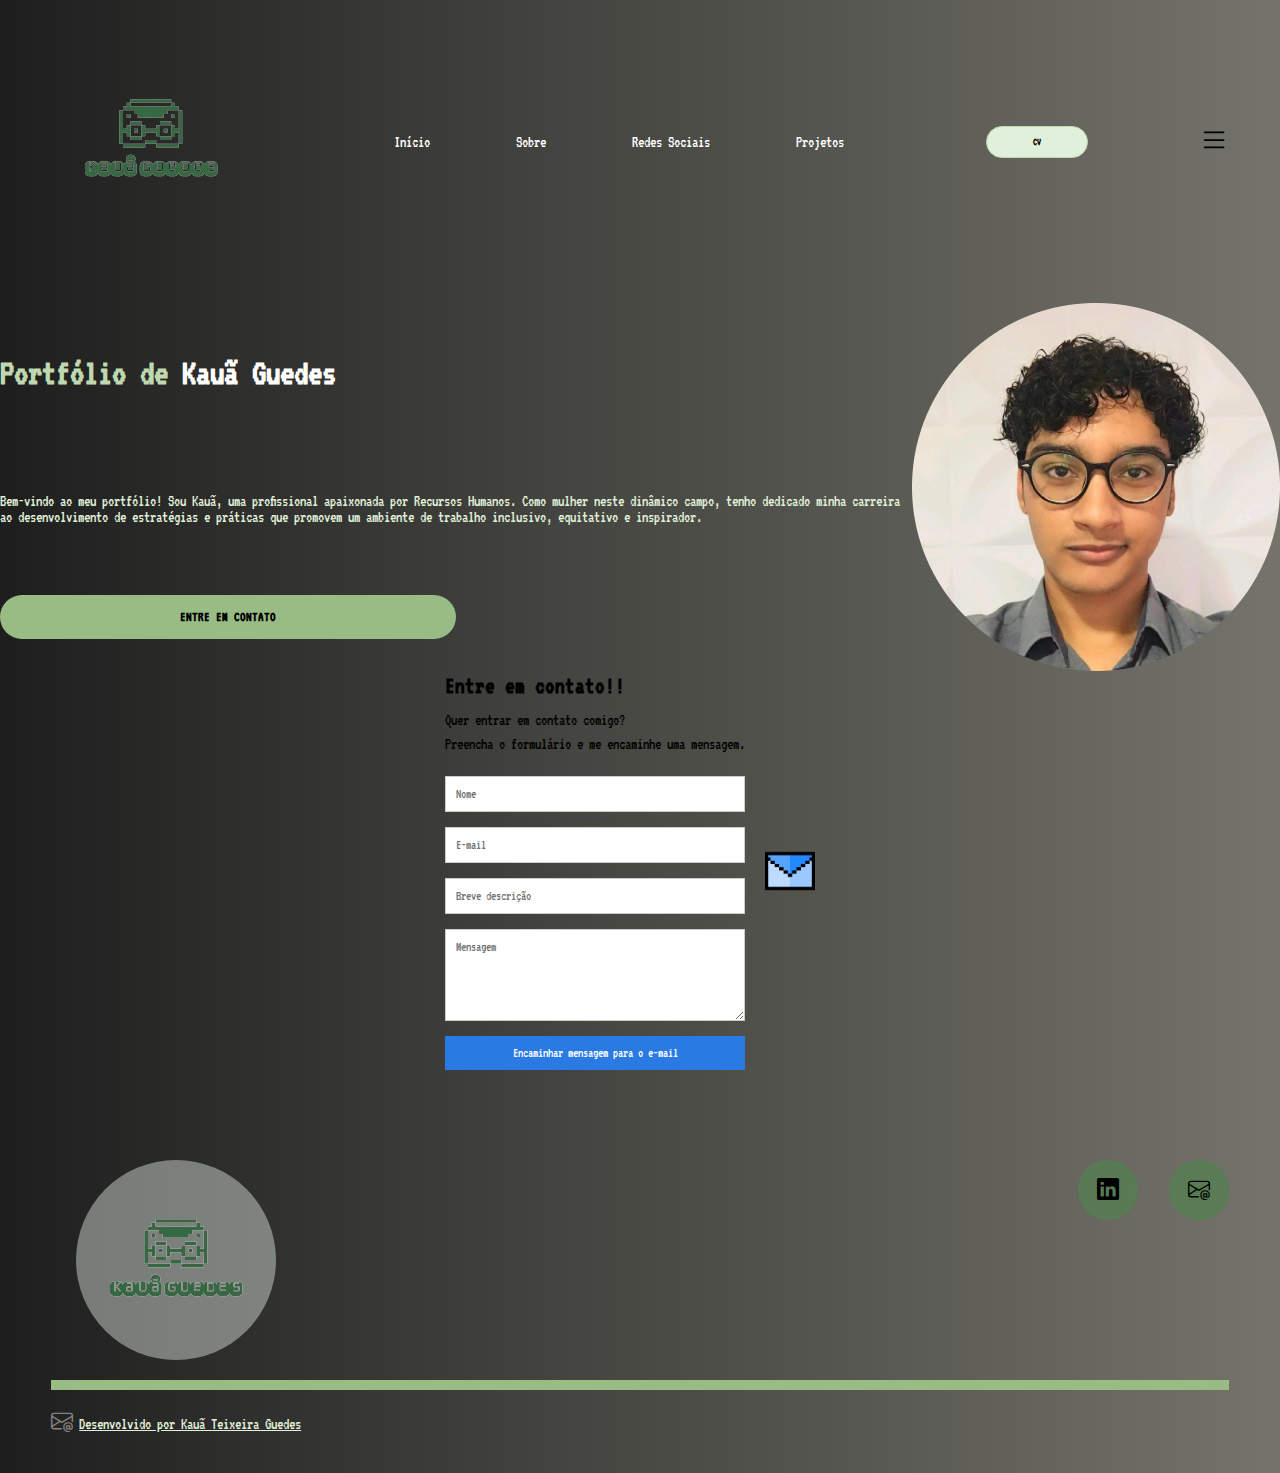
==== index.html @ d691ef6a "portfolio kaua" ====
<!DOCTYPE html>
<html lang="pt-br">

<head>
    <meta charset="UTF-8">
    <meta name="viewport" content="width=device-width, initial-scale=1.0">
    <link rel="shortcut icon" href="./src/imagens/logo-tipo.png" type="image/x-icon">
    <title>Portfolio Kauã Guedes</title>
    <link rel="stylesheet" href="./src/css/style.css">
    <link rel="stylesheet" href="./src/css/responsivo.css">
    <script src="./src/js/menu.js" defer></script>
    <!--BOOSTRAP ICONS-->
    <link rel="stylesheet" href="https://cdn.jsdelivr.net/npm/bootstrap-icons@1.11.3/font/bootstrap-icons.min.css">
    <!--BOOSTRAP ICONS-->
</head>

<body>

    <header>
        <div class="interface">
            <div class="logo">
                <a href="#">
                    <img src="./src/imagens/logo-tipo.png" alt="logo kauã">
                </a>
            </div><!--logo-->

            <nav class="menu-desktop">
                <ul>
                    <li><a href="./index.html">Início</a></li>
                    <li><a href="./sobre.html">Sobre</a></li>
                    <li><a href="./redes.html">Redes Sociais</a></li>
                    <li><a href="./projetos.html">Projetos</a></li>

                </ul>
            </nav><!--nav-->
            <div class="btn-cv">
                <a href="download.html">
                    <button>CV</button>
                </a>
            </div><!--CV-->

            <div class="btn-abrir-menu" id="btn-menu">
                <i class="bi bi-list"></i>
            </div><!--abrir-menu-->

            <div class="menu-mobile" id="menu-mobile">
                <div class="btn-fechar">
                    <i class="bi bi-x"></i>
                </div><!--btn-fechar-->
                <nav>
                    <ul>
                        <li><a href="./index.html">Início</a></li>
                        <li><a href="./sobre.html">Sobre</a></li>
                        <li><a href="./redes.html">Redes Sociais</a></li>
                        <li><a href="./projetos.html">Projetos</a></li>
                        <li><a href="./download.html">Curriculo</a></li>
                    </ul>
                </nav><!--nav-->
            </div><!--menu-mobile-->
            <div class="overlay-menu" id="overlay-menu"></div>
        </div><!--interface-->
    </header><!--header-->

    <main>
        
        <section class="topo-site">
            <div class="interface">
                <div class="flex">
                    <div class="txt-topo-site">
                        <h1>Portfólio de <span>Kauã Guedes</span></h1>
                        <p>Bem-vindo ao meu portfólio! Sou Kauã, uma profissional apaixonada por Recursos Humanos. Como mulher neste dinâmico campo, tenho dedicado minha carreira ao desenvolvimento de estratégias e práticas que promovem um ambiente de trabalho inclusivo, equitativo e inspirador.</p>
                        <div class="btn-contato btn-cv">
                            <a href="./redes.html">
                            <button>Entre em contato</button>
                        </a>
                        </div>
                    </div>
                    <div class="img-topo-site">
                        <img src="./src/imagens/Kaua.png" alt="Foto Kauã">
                    </div><!--img-topo-site-->
                </div><!--flex-->
            </div><!--interface-->
        </section><!--topo-site-->

       

        <section id="formulario" class="formulario">
            <div class="container-formulario">
                <div class="caixa__formulario">
                    <h2>Entre em contato!!</h2>
                    <p>Quer entrar em contato comigo?<br>
                        Preencha o formulário e me encaminhe uma mensagem.
                    </p>
                    <form action="">
                        <input type="text" name="nome" placeholder="Nome">
                        <input type="email" name="email" placeholder="E-mail">
                        <input type="text" nome="breve__descricao" placeholder="Breve descrição">
                        <textarea name="mensagem" placeholder="Mensagem" id="" cols="30" rows="5"></textarea>
                        <button>Encaminhar mensagem para o e-mail</button>
                    </form>
                </div>
                <div class="img__formulario">
                    <img src="./src/imagens/mail.png" alt="icon formulario">
                </div>
            </div>
        </section>
      
    </main>

    <footer>
        <div class="rodape">
            <div class="line-footer">
                <div class="flex">
                    <div class="logo-footer">
                        <img src="./src/imagens/logo-tipo.png" alt="logo-footer">
                    </div>
                    <div class="btn-social">
                        <a href="https://linkedin.com/in/kaua-teixeira-guedes"><button><i class="bi bi-linkedin"></i></button></a>
                        <a href="mailto:kauagguedes7612@gmail.com"><button><i class="bi bi-envelope-at"></i></button></a>
                    </div>
                </div><!--flex-->
            </div><!--line-footer-->
            <div class="line-footer borda">
                <p><i class="bi bi-envelope-at"></i> <a href="https://linkedin.com/in/kaua-teixeira-guedes">Desenvolvido
                        por Kauã Teixeira Guedes</a></p>
            </div><!--line-footer-->
        </div><!--rodape-->
    </footer>

</body>

</html>
---- src/css/style.css ----
@import url('https://fonts.googleapis.com/css2?family=VT323&display=swap');
:root {
    /* Variaveis das cores BFD8AF */
    --cor-primeiro: #99BC85;
    --cor-segunda: #BFD8AF;
    --cor-terceira: #D4E7C5;
    --cor-quatro: #E1F0DA;
    --cor-cinco: black;

    /* Variaveis das fontes */
    --fonte-primaria: 'VT323', sans-serif;

}

* {
    margin: 0;
    padding: 0;
    font-family: var(--fonte-primaria);
}

body {
    box-sizing: border-box;
    background-image: linear-gradient(to right, #1E1E1E, #74746b);
    height: 100vh;
}

.interface {
    max-width: 1280px;
    margin: 0 auto;
}

.flex {
    display: flex;
}

.btn-cv button {
    background-color: var(--cor-quatro);
    border: 0.5px solid var(--cor-segunda);
    border-radius: 30px;
    font-family: var(--fonte-primaria);
    font-size: 10px;
    font-weight: 600;
    padding: 10px 50px;
    text-transform: uppercase;
    width: 50%;
    transition: all 0.3s ease-in;
    cursor: pointer;
    display: flex;
    justify-content: center;
    text-decoration: none;
}

header .btn-cv button:hover {
    box-shadow: 0px 0px 8px var(--cor-cinco);
    background-color: var(--cor-terceira);
    color: black;
    
}

h2.titulo {
    color: var(--cor-primeiro);
    font-size: 38px;
    font-family: var(--fonte-primaria);
    text-align: center;
    padding: 30px;
}

h2.titulo span {
    color: white;
}


/* Estilo do cabeçalho */
header {
    padding: 40px 4%;
}

header .interface {
    display: flex;
    align-items: center;
    justify-content: space-between;
}

header a {
    color: #fff;
    text-decoration: none;
    display: inline-block;
    transition: .2s;
}

header nav.menu-desktop a:hover {
    color: var(--cor-secundaria);
    transform: scale(1.05);
}

header nav ul {
    list-style-type: none;
}

header nav.menu-desktop ul li {
    display: inline-block;
    padding: 0 40px;
}

/* ESTILO DO MENU MOBILE*/

.menu-mobile {
    background-color: #91a18a;
    height: 100vh;
    position: fixed;
    top: 0;
    right: 0;
    z-index: 9999;
    width: 0%;
    overflow: hidden;
    transition: .2s;
}

.menu-mobile.abrir-menu {
    width: 70%;
}

.menu-mobile.abrir-menu~.overlay-menu {
    display: block;
}


.btn-abrir-menu i {
    color: black;
    font-size: 30px;
}

.menu-mobile .btn-fechar {
    padding: 20px 6%;
}

.menu-mobile .btn-fechar i {
    color: black;
    font-size: 30px;

}

.menu-mobile nav ul {
    text-align: right;
}

.menu-mobile nav ul li a {
    color: #fff;
    font-size: 20px;
    font-weight: 300;
    padding: 20px 8%;
    display: block;
}

.menu-mobile nav ul li a:hover {
    background-color: var(--cor-segunda);
    color: #000;
}

.overlay-menu {
    background-color: #00000094;
    width: 100%;
    height: 100%;
    position: fixed;
    top: 0;
    left: 0;
    z-index: 8888;
    display: none;
}


/* ESTILO DO TOPO  */

section .topo-site {
    padding: 40px 4%;
}

section .topo-site .flex {
    display: flex;
    align-items: center;
    justify-content: center;
    gap: 90px;
}

.topo-site .txt-topo-site h1 {
    color: var(--cor-segunda);
    font-family: var(--fonte-primaria);
    font-size: 36px;
    line-height: 40px;
    margin-top: 70px;
}

.topo-site .txt-topo-site h1 span {
    color: white;
}

.topo-site .txt-topo-site p {
    color: var(--cor-quatro);
    margin-top: 100px;
}

.topo-site .btn-contato button {
    background-color: var(--cor-primeiro);
    border: none;
    border-radius: 30px;
    font-family: var(--fonte-primaria);
    font-size: 14px;
    font-weight: 600;
    padding: 15px 50px;
    text-transform: uppercase;
    width: 50%;
    margin-top: 70px;
    transition: all 0.3s ease-in;
    cursor: pointer;
    outline: none;
    text-decoration: none;
    display: flex;
    justify-content: center;
    align-items: center;
    text-decoration: none;
}

.topo-site .btn-contato button:hover {
    background-color: var(--cor-terceira);
 
}

.topo-site .btn-contato a{
    text-decoration: none;
}
/* IMAGEM FLUTUANTE  */

.topo-site .img-topo-site img {
    animation: flutuante 1s ease-in-out infinite alternate;
    position: relative;
    margin-top: 20px;
}

@keyframes flutuante {
    0% {
        top: 0;
    }

    100% {
        top: 30px;
    }
}

/* ESTILOS DAS ESPECIALIDADES */

section .especialidades {
    padding: 40px 4%;
}

.especialidades .especialidades-box {
    color: #fff;
    padding: 60px;
    border-radius: 25px;
    height: 300px;
    width: 400px;
}

.especialidades .especialidades-box button {
    display: flex;
    justify-content: center;
    align-items: center;
    border: 5px solid linear-gradient(to right, #1E1E1E, #74746b);
    width: 100%;
    height: 100%;
    text-align: center;
    border-radius: 8px;
    font: bold 1.5rem/2 var(--fonte-secundaria);
    padding: 21.5px 30px;
    text-decoration: none;
    color: var(--cor-secundaria);
    background-color: transparent;
    cursor: pointer;
    outline: none;
    transition: transform 0.3s, box-shadow 0.3s;

}

.especialidades .especialidades-box button:hover {
    transform: scale(1.05);
    box-shadow: 0 0 8px black;

}

.especialidades-box a {
    color: var(--cor-primeiro);
    text-decoration: none;
}

/* Estilo Sobre */

section.sobre {
    padding: 100px 4%;
}

section.sobre .flex {
    align-items: center;
    gap: 60px;
}

.sobre .txt-sobre {
    color: #fff;
}

.sobre .txt-sobre h2 {
    font-size: 40px;
    margin-bottom: 30px;
}

.sobre .txt-sobre h2 span {
    color: var(--cor-segunda);
    display: block;
}

.sobre .txt-sobre p {
    margin: 20px 0;
    text-align: center;
    color: white;
}

/* SOBRE ( Skills e Hobbies ) */


.container_skills h2,
.container_skills_hobbies h2 {
    padding: 30px;
    padding-left: 15px;
}

.container_skills ul,
.container_skills_hobbies ul {
    display: flex;
    flex-wrap: wrap;
    gap: 40px; 
}

.container_skills li,
.container_skills_hobbies li {
    flex: 1; 
    margin-bottom: 40px; 
    list-style-type: none;
}

.container_skills li img,
.container_skills_hobbies li img {
    width: 120px;
    height: 120px;
    margin: 0;
}

.container_skills li p,
.container_skills_hobbies li p {
    font-size: 40px;
    font-weight: 700;
    margin: 20px 0;
}

/* Sobre ( Formação )*/

.container_formacao h2{
    padding: 15px;
}


.quadro_formacao {
    display: flex;
    justify-content: space-between; 
}

.quadro_formacao > div {
    flex-basis: 30%; 
    text-align: center; 
}

.quadro_formacao img {
    width: 50%;
    max-width: 100%;
    padding-left: 10px;
}

.quadro_formacao h3,
.quadro_formacao p {
    font-size: 18px;
    font-weight: bold; 
    margin: 5px 0;
}


.btn-social button {
    width: 60px;
    height: 60px;
    border-radius: 60%;
    border: none;
    background-color: rgba(86, 126, 81, 0.863);
    font-size: 22px;
    cursor: pointer;
    margin: 50px 0 0 25px;
}

.btn-social button:hover {
    box-shadow: 0px 0px 8px black;
    background-color: var(--cor-primeiro);
    color: black;
}

/* Estilo CV */
section.cv {
    padding: 80px 4%;
    box-shadow: 0 0 50px 10px #ffffff1d;
}

section.cv .flex {
    justify-content: space-between;

}

.img-cv {
    width: 360px;
    height: 400px;
    background-size: cover;
    background-position: 100% 0;
    transition: 3s;
    cursor: pointer;
    border-radius: 40px;
}

.img-cv:hover {
    background-position: 100% 100%;
}

/* Estilo rodape */

footer {
    padding: 20px 4%;
    box-shadow: 10px 200px 40px 10px #ffffff1d;
}

footer .flex {
    justify-content: space-between;
}

footer .line-footer {
    padding: 20px 0;
}

.borda {
    border-top: 10px solid var(--cor-primeiro);
}

footer .line-footer p i {
    color: #ffffff75;
    font-size: 22px;
}

footer .line-footer p a {
    color: var(--cor-quatro);
}

footer .logo-footer {
    display: flex;
    align-items: center;
    border-radius: 60%;
    border: none;
    background-color: rgba(231, 240, 230, 0.438);
    font-size: 22px;
    margin: 50px 0 0 25px;
}


/* ESTILO PDF */

.cv .btn-download a {
    text-decoration: none;
}

.btn-download button {
    background-color: var(--cor-terceira);
    border: 0.5px solid var(--cor-segundo);
    border-radius: 30px;
    font-family: var(--fonte-primaria);
    font-size: 10px;
    font-weight: 600;
    padding: 10px 50px;
    text-transform: uppercase;
    width: 50%;
    transition: all 0.3s ease-in;
    cursor: pointer;
    display: flex;
    justify-content: center;
}

.btn-download button:hover {
    background-color: var(--cor-primeiro);
    color: black;
}

button:hover {
    box-shadow: 0px 0px 8px black;
    transform: scale(1.5s);
    transition: .2s;
}


/* FORMULARIO  */

.container-formulario {
    display: flex;
    justify-content: left; /* Centralizei os elementos horizontalmente */
    align-items: left; /* Centralizei os elementos verticalmente */
}

.img__formulario {
    margin-right: 20px; /* Adicionei espaço entre a imagem e o texto */
}

.img__formulario img {
    width: 50px; /* Defini o tamanho da imagem */
}

.caixa__formulario {
    max-width: 400px; /* Defini a largura máxima da caixa do formulário */
}

.caixa__formulario h2 {
    font-size: 24px; /* Defini o tamanho do título */
    font-weight: bold; /* Deixei o título em negrito */
    margin-bottom: 10px; /* Adicionei espaço abaixo do título */
}

.caixa__formulario p {
    font-size: 16px; /* Defini o tamanho do texto */
    line-height: 1.5; /* Defini o espaçamento entre linhas */
    margin-bottom: 20px; /* Adicionei espaço abaixo do texto */
}

.caixa__formulario form {
    display: flex;
    flex-direction: column; /* Empilhei os elementos verticalmente */
}

.caixa__formulario input,
.caixa__formulario textarea {
    margin-bottom: 15px; /* Adicionei espaço entre os campos do formulário */
    padding: 10px; /* Adicionei preenchimento interno nos campos */
    border: 1px solid #ccc; /* Adicionei uma borda ao redor dos campos */
}

.caixa__formulario button {
    padding: 10px 20px;
    background-color: #2a7ae4; 
    color: #fff;
    border: none; 
    cursor: pointer; 
}

.caixa__formulario button:hover {
    background-color: #135ba3; /* Defini a cor de fundo do botão ao passar o mouse sobre ele */
}

.container-formulario {
    justify-content: center; 
    align-items: center; 
}

.caixa__formulario {
    max-width: 500px; 
    margin-right: 20px; 
}

.img__formulario img {
    width: 50px; 
}

/* PROJETO */

.container__projetos h2{
    padding-left: 15px;
    padding: 15px
}

.quadro__projeto {
    display: flex;
    align-items: center;
    margin-bottom: 30px;
}

.quadro__projeto > div {
    flex: 1; 
    text-align: center; 
}

.quadro__projeto img {
    max-width: 100%; 
    height: auto;
    max-height: 300px; /* Adicione uma altura máxima para a imagem, se necessário */
    margin-bottom: 20px; /* Adicione um espaçamento inferior para separar a imagem do texto */
}

.quadro__botoes {
    padding-left: 20px;
    display: flex;
    flex-direction: column;
    justify-content: center;
}

.quadro__botoes h3,
.quadro__botoes p {
    font-size: 30px;
}

.quadro-botoes button {
    padding: 16px 14px;
    height: 20px;
    margin-right: 10px;
    cursor: pointer;
    border: 2px solid #2a7ae4;
    box-sizing: border-box;
}

.repo {
    background-color: var(--cor-segunda);
}

.demo {
    background-color: var(--cor-primeiro);
    color: #FFFFFF;
}
---- src/css/responsivo.css ----
@media screen and (max-width: 1080px) {

    /* classes gerais */
    .flex {
        flex-direction: column;
        align-items: center;
    }

    h2.titulo {
        font-size: 28px;
        line-height: 27px;
    }

    .topo-site .flex {
        flex-direction: column-reverse;
    }

    /* cabeçalho */
    .menu-desktop,
    .btn-cv {
        display: none;
    }

    /* topo do site */
    section.topo-site {
        padding: 20px 8%;
    }

    .topo-site h1 {
        font-size: 30px;
    }

    .topo-site .img-topo-site img {
        width: 100%;
    }

    /* Especialidades */

    section.especialidades {
        padding: 40px 8%;
    }

    section.especialidades {
        padding: 40px 8%;
    }

    section.sobre {
        padding: 40px 8%;
    }

    .sobre .txt-sobre h2 {
        font-size: 34px;
        line-height: 35px;
        text-align: center;
    }


    .btn-social {
        text-align: center;
    }

    .img-sobre img {
        width: 100%;
    }

    /* CV */

    section.cv {
        padding: 20px 8%;
    }

    .img-cv {
        width: 100%;
        margin: auto;
        margin-bottom: 20px;
    }

    .btn-download {
        width: 100%;
    }

}
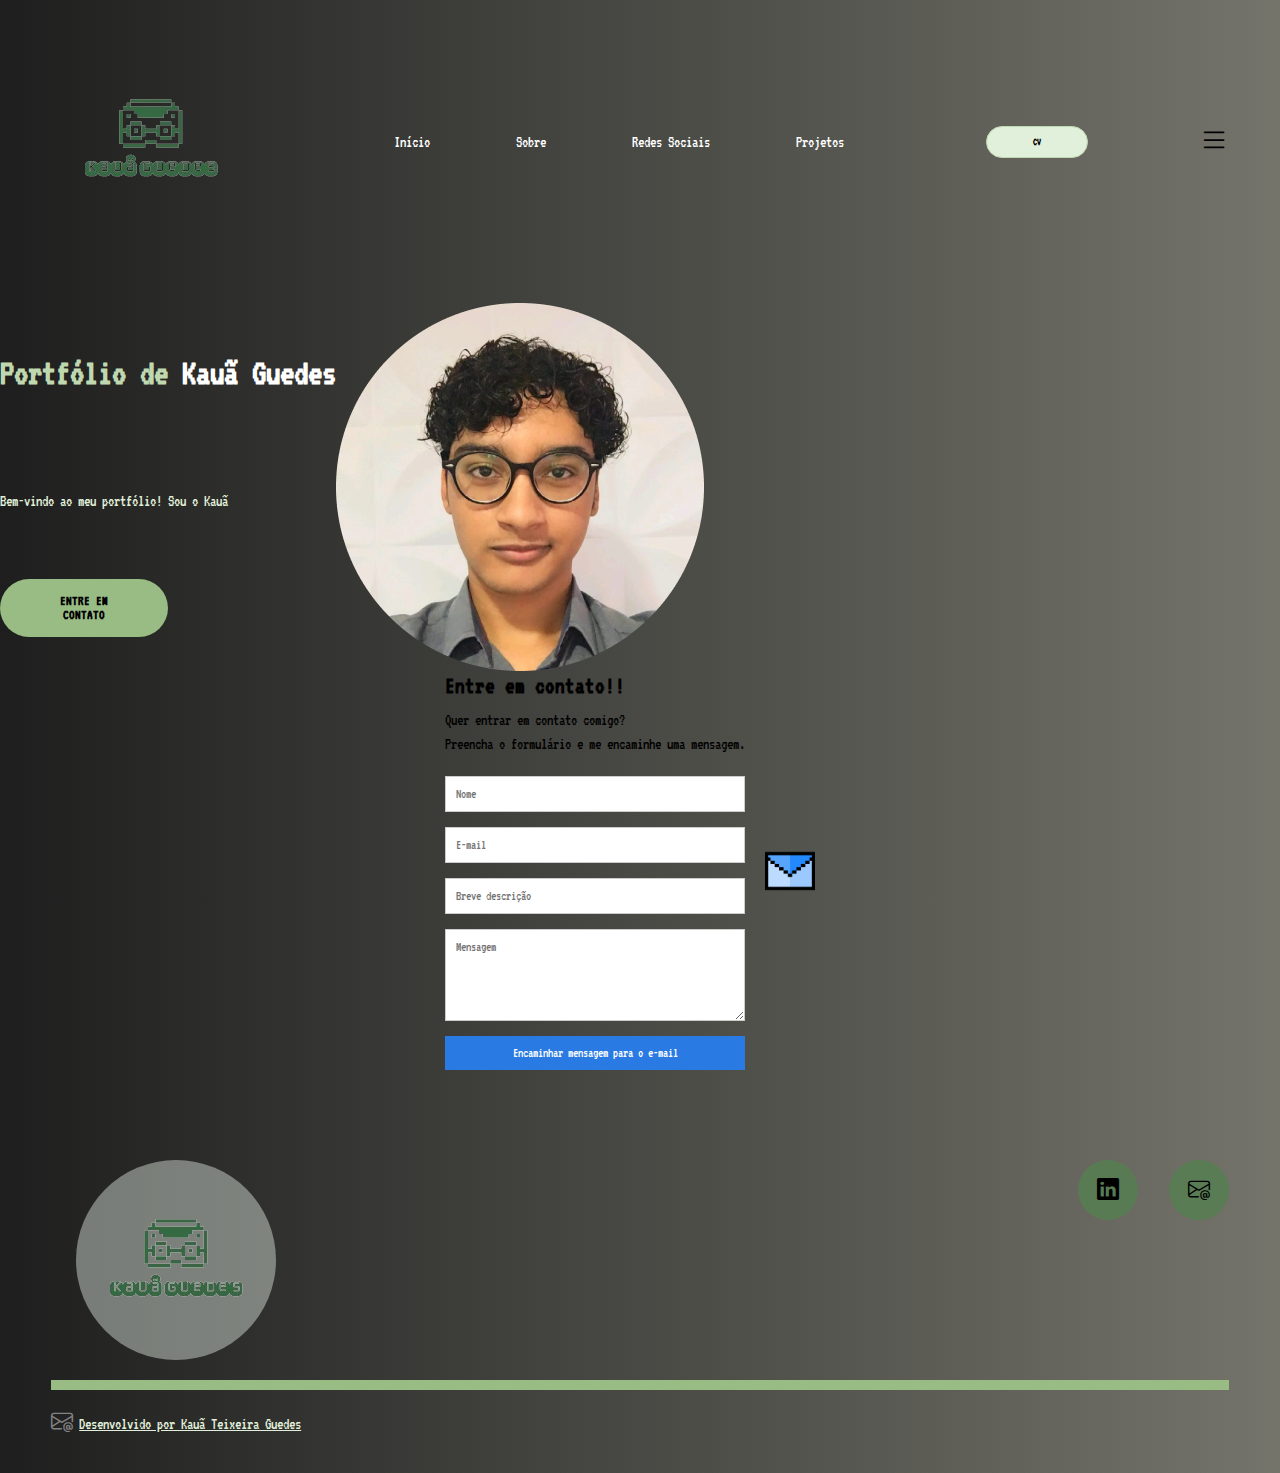
==== commit 5a673c6d: "Update index.html" ====
--- a/index.html
+++ b/index.html
@@ -68,7 +68,7 @@
                 <div class="flex">
                     <div class="txt-topo-site">
                         <h1>Portfólio de <span>Kauã Guedes</span></h1>
-                        <p>Bem-vindo ao meu portfólio! Sou Kauã, uma profissional apaixonada por Recursos Humanos. Como mulher neste dinâmico campo, tenho dedicado minha carreira ao desenvolvimento de estratégias e práticas que promovem um ambiente de trabalho inclusivo, equitativo e inspirador.</p>
+                        <p>Bem-vindo ao meu portfólio! Sou o Kauã</p>
                         <div class="btn-contato btn-cv">
                             <a href="./redes.html">
                             <button>Entre em contato</button>
@@ -129,4 +129,4 @@
 
 </body>
 
-</html>+</html>
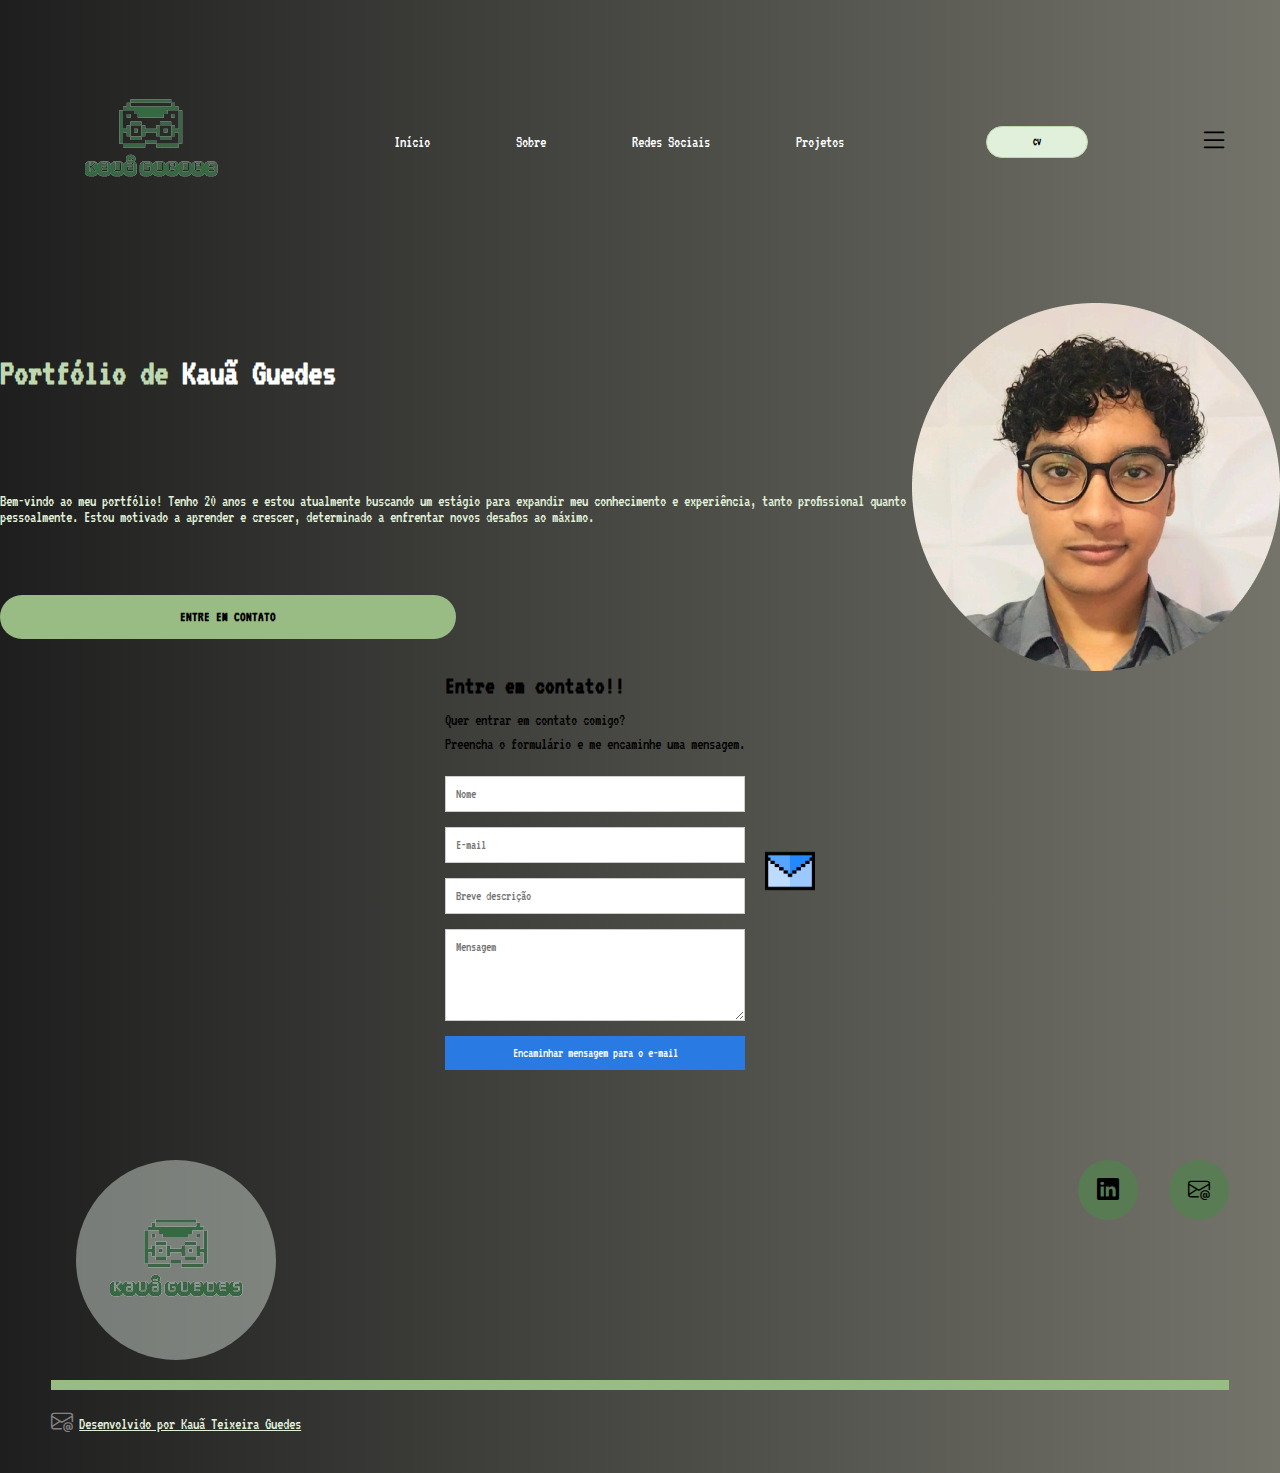
==== commit cd1429e2: "Update index.html" ====
--- a/index.html
+++ b/index.html
@@ -68,7 +68,7 @@
                 <div class="flex">
                     <div class="txt-topo-site">
                         <h1>Portfólio de <span>Kauã Guedes</span></h1>
-                        <p>Bem-vindo ao meu portfólio! Sou o Kauã</p>
+                        <p>Bem-vindo ao meu portfólio! Tenho 20 anos e estou atualmente buscando um estágio para expandir meu conhecimento e experiência, tanto profissional quanto pessoalmente. Estou motivado a aprender e crescer, determinado a enfrentar novos desafios ao máximo.</p>
                         <div class="btn-contato btn-cv">
                             <a href="./redes.html">
                             <button>Entre em contato</button>
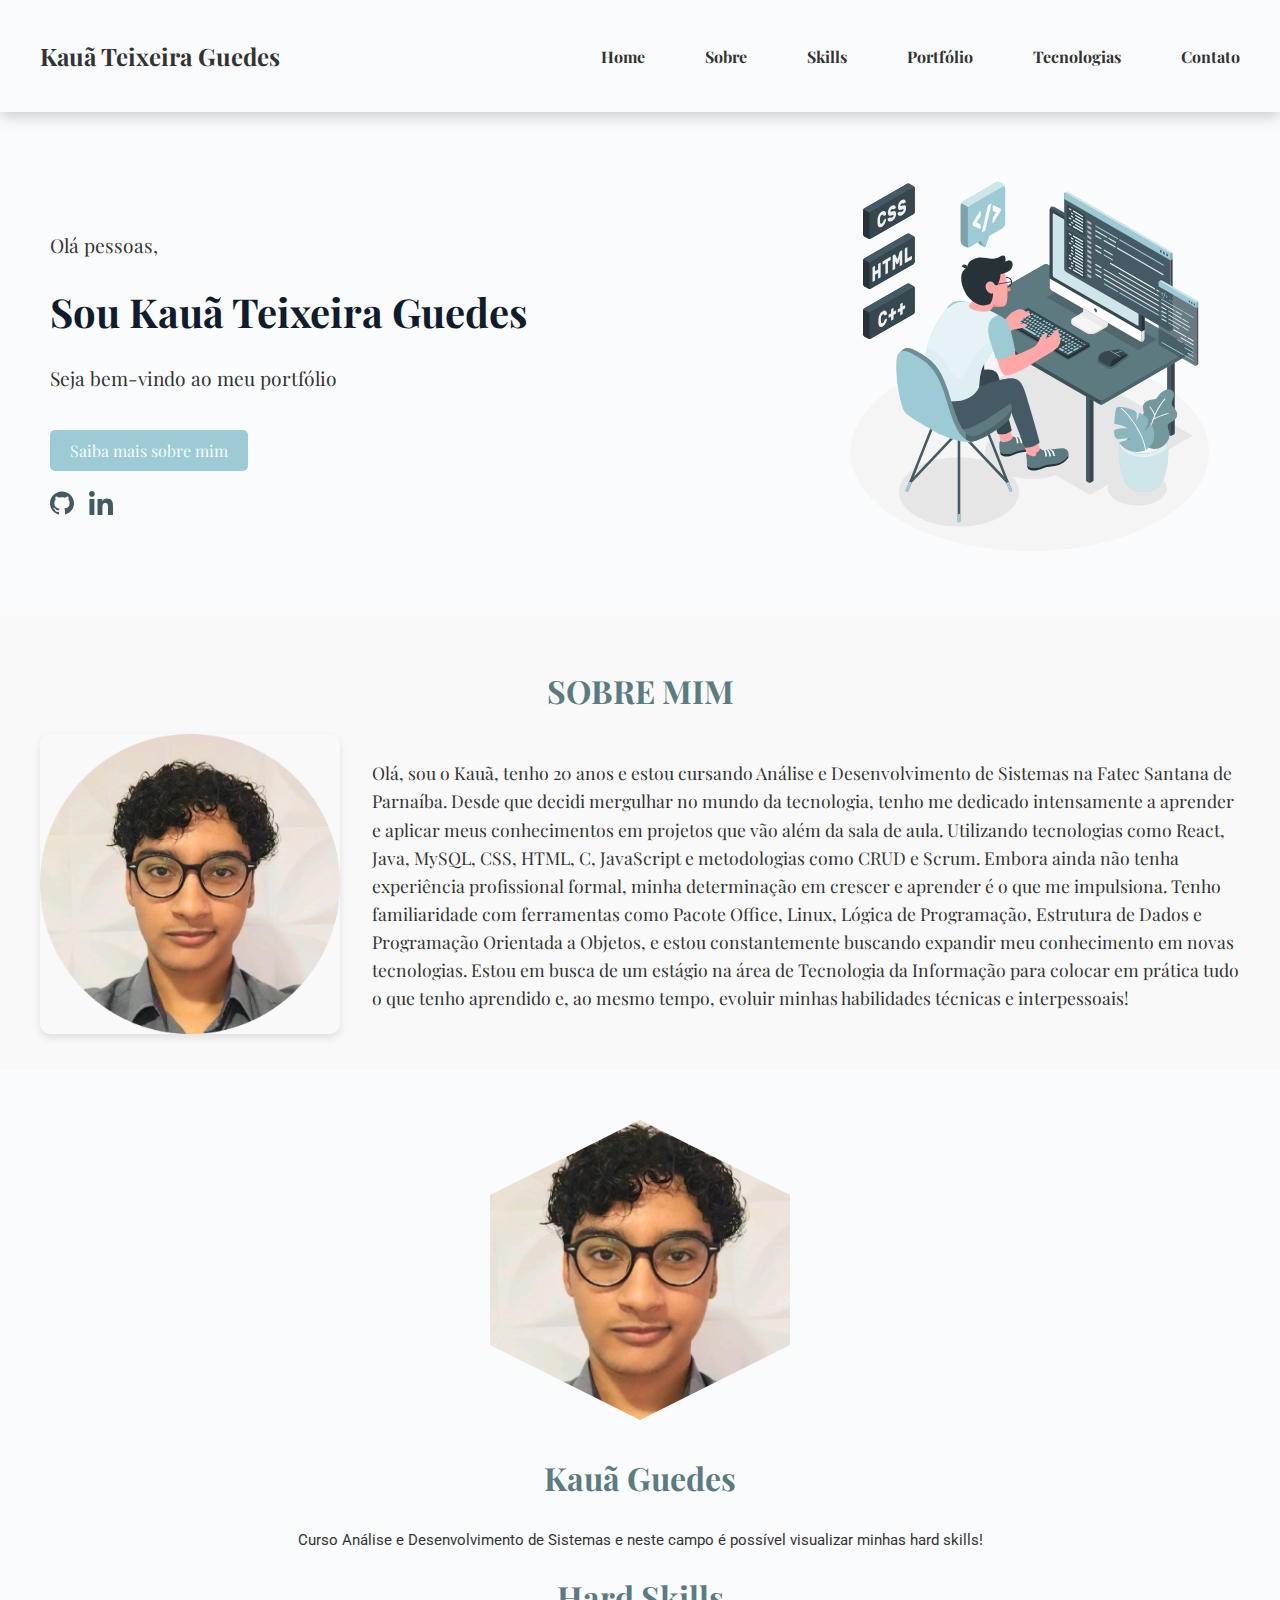
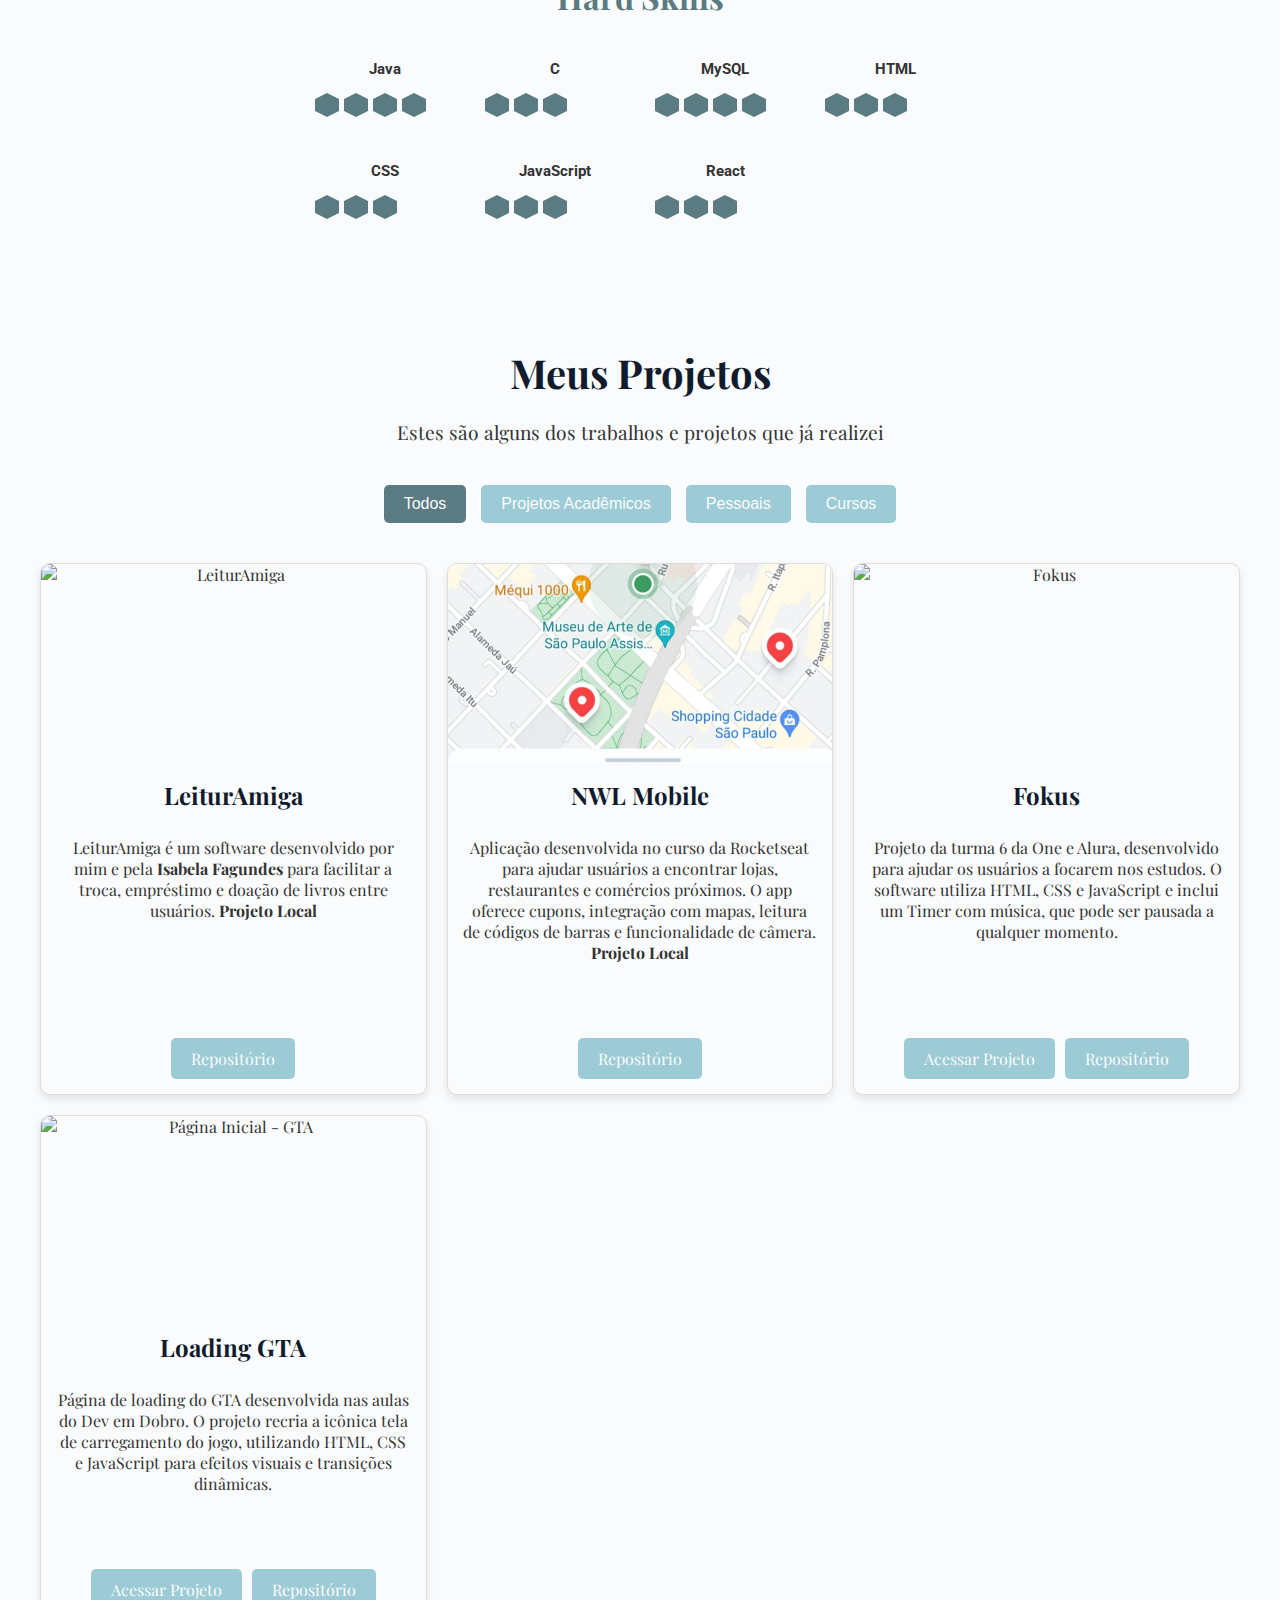
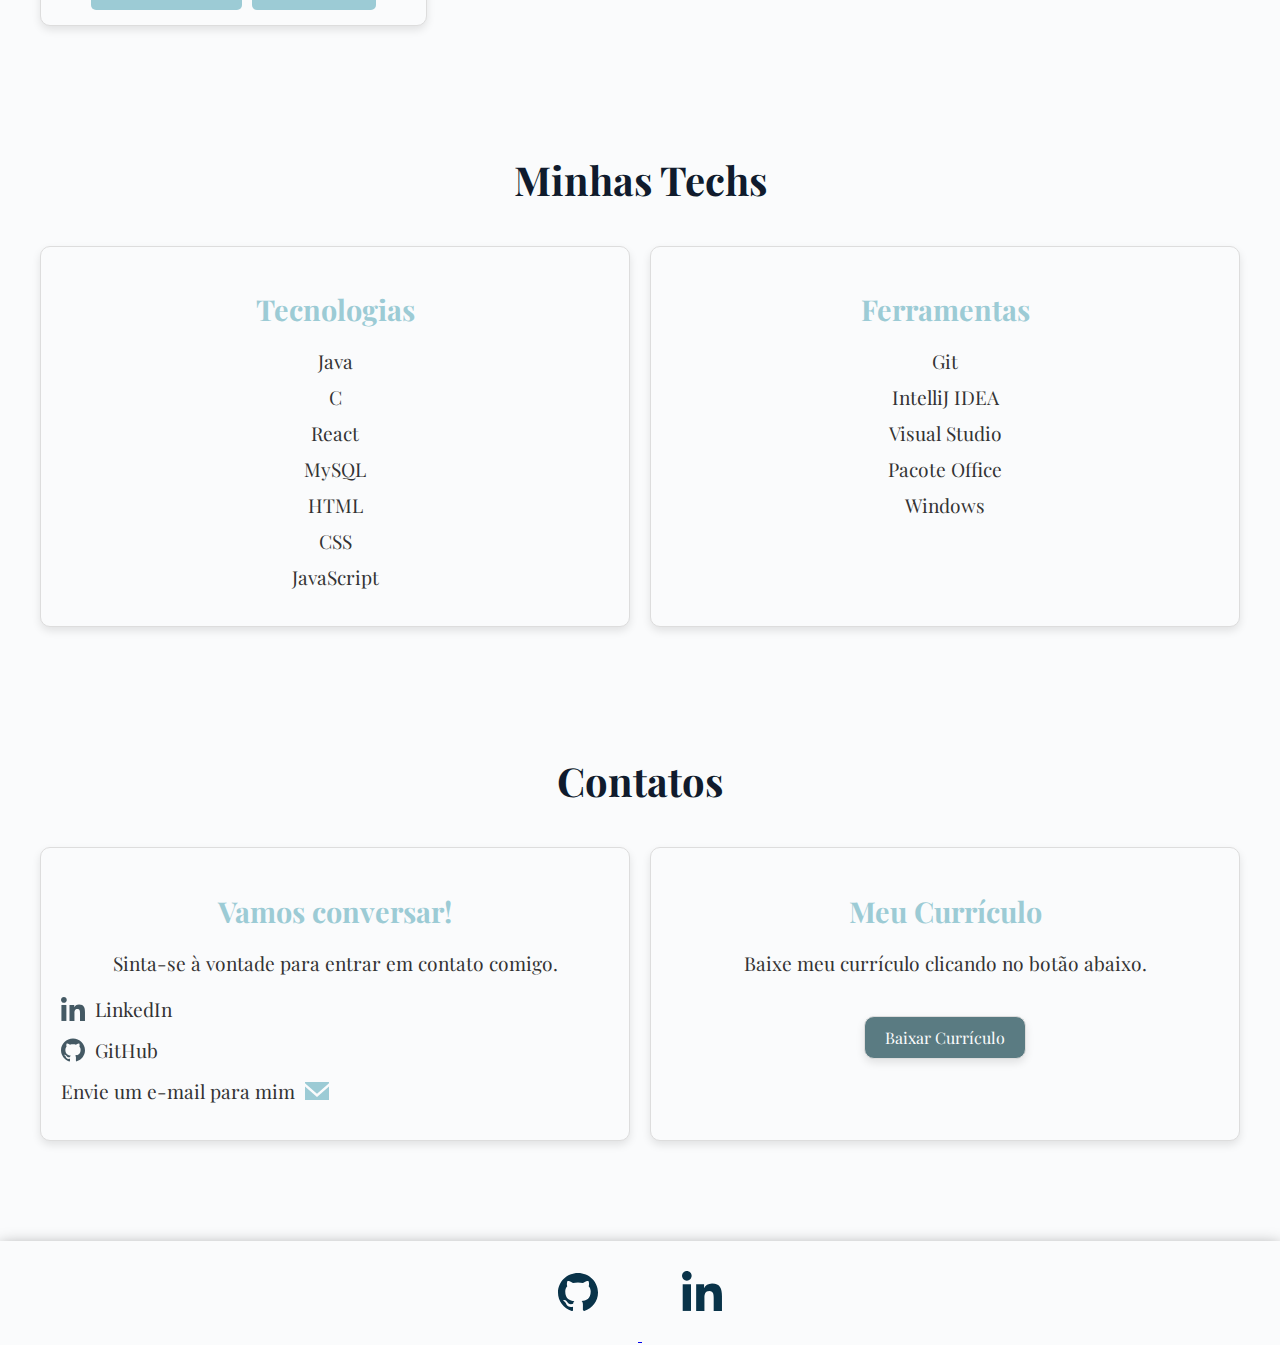
==== commit d5f42307: "updating the code" ====
--- a/index.html
+++ b/index.html
@@ -1,132 +1,282 @@
 <!DOCTYPE html>
 <html lang="pt-br">
-
 <head>
     <meta charset="UTF-8">
     <meta name="viewport" content="width=device-width, initial-scale=1.0">
-    <link rel="shortcut icon" href="./src/imagens/logo-tipo.png" type="image/x-icon">
-    <title>Portfolio Kauã Guedes</title>
+    <title>Portfólio - Kauã Teixeira Guedes</title>
     <link rel="stylesheet" href="./src/css/style.css">
+    <link rel="stylesheet" href="./src/css/skills.css">
+    <link rel="stylesheet" href="./src/css/on.css">
+    <link rel="stylesheet" href="./src/css/portfolio.css">
+    <link rel="stylesheet" href="./src/css/techs.css">
+    <link rel="stylesheet" href="./src/css/contato.css">
     <link rel="stylesheet" href="./src/css/responsivo.css">
-    <script src="./src/js/menu.js" defer></script>
-    <!--BOOSTRAP ICONS-->
-    <link rel="stylesheet" href="https://cdn.jsdelivr.net/npm/bootstrap-icons@1.11.3/font/bootstrap-icons.min.css">
-    <!--BOOSTRAP ICONS-->
 </head>
-
 <body>
-
-    <header>
-        <div class="interface">
-            <div class="logo">
-                <a href="#">
-                    <img src="./src/imagens/logo-tipo.png" alt="logo kauã">
-                </a>
-            </div><!--logo-->
-
-            <nav class="menu-desktop">
-                <ul>
-                    <li><a href="./index.html">Início</a></li>
-                    <li><a href="./sobre.html">Sobre</a></li>
-                    <li><a href="./redes.html">Redes Sociais</a></li>
-                    <li><a href="./projetos.html">Projetos</a></li>
-
-                </ul>
-            </nav><!--nav-->
-            <div class="btn-cv">
-                <a href="download.html">
-                    <button>CV</button>
-                </a>
-            </div><!--CV-->
-
-            <div class="btn-abrir-menu" id="btn-menu">
-                <i class="bi bi-list"></i>
-            </div><!--abrir-menu-->
-
-            <div class="menu-mobile" id="menu-mobile">
-                <div class="btn-fechar">
-                    <i class="bi bi-x"></i>
-                </div><!--btn-fechar-->
-                <nav>
-                    <ul>
-                        <li><a href="./index.html">Início</a></li>
-                        <li><a href="./sobre.html">Sobre</a></li>
-                        <li><a href="./redes.html">Redes Sociais</a></li>
-                        <li><a href="./projetos.html">Projetos</a></li>
-                        <li><a href="./download.html">Curriculo</a></li>
-                    </ul>
-                </nav><!--nav-->
-            </div><!--menu-mobile-->
-            <div class="overlay-menu" id="overlay-menu"></div>
-        </div><!--interface-->
-    </header><!--header-->
-
-    <main>
-        
-        <section class="topo-site">
-            <div class="interface">
-                <div class="flex">
-                    <div class="txt-topo-site">
-                        <h1>Portfólio de <span>Kauã Guedes</span></h1>
-                        <p>Bem-vindo ao meu portfólio! Tenho 20 anos e estou atualmente buscando um estágio para expandir meu conhecimento e experiência, tanto profissional quanto pessoalmente. Estou motivado a aprender e crescer, determinado a enfrentar novos desafios ao máximo.</p>
-                        <div class="btn-contato btn-cv">
-                            <a href="./redes.html">
-                            <button>Entre em contato</button>
-                        </a>
-                        </div>
-                    </div>
-                    <div class="img-topo-site">
-                        <img src="./src/imagens/Kaua.png" alt="Foto Kauã">
-                    </div><!--img-topo-site-->
-                </div><!--flex-->
-            </div><!--interface-->
-        </section><!--topo-site-->
-
-       
-
-        <section id="formulario" class="formulario">
-            <div class="container-formulario">
-                <div class="caixa__formulario">
-                    <h2>Entre em contato!!</h2>
-                    <p>Quer entrar em contato comigo?<br>
-                        Preencha o formulário e me encaminhe uma mensagem.
-                    </p>
-                    <form action="">
-                        <input type="text" name="nome" placeholder="Nome">
-                        <input type="email" name="email" placeholder="E-mail">
-                        <input type="text" nome="breve__descricao" placeholder="Breve descrição">
-                        <textarea name="mensagem" placeholder="Mensagem" id="" cols="30" rows="5"></textarea>
-                        <button>Encaminhar mensagem para o e-mail</button>
-                    </form>
-                </div>
-                <div class="img__formulario">
-                    <img src="./src/imagens/mail.png" alt="icon formulario">
-                </div>
-            </div>
-        </section>
-      
-    </main>
-
-    <footer>
-        <div class="rodape">
-            <div class="line-footer">
-                <div class="flex">
-                    <div class="logo-footer">
-                        <img src="./src/imagens/logo-tipo.png" alt="logo-footer">
-                    </div>
-                    <div class="btn-social">
-                        <a href="https://linkedin.com/in/kaua-teixeira-guedes"><button><i class="bi bi-linkedin"></i></button></a>
-                        <a href="mailto:kauagguedes7612@gmail.com"><button><i class="bi bi-envelope-at"></i></button></a>
-                    </div>
-                </div><!--flex-->
-            </div><!--line-footer-->
-            <div class="line-footer borda">
-                <p><i class="bi bi-envelope-at"></i> <a href="https://linkedin.com/in/kaua-teixeira-guedes">Desenvolvido
-                        por Kauã Teixeira Guedes</a></p>
-            </div><!--line-footer-->
-        </div><!--rodape-->
-    </footer>
-
+<header>
+    <div class="logo">Kauã Teixeira Guedes</div>
+    <nav>
+        <ul>
+            <li><a href="#hero">Home</a></li>
+            <li><a href="#sobre">Sobre</a></li>
+            <li><a href="#skills">Skills</a></li>
+            <li><a href="#portfolio">Portfólio</a></li>
+            <li><a href="#techs">Tecnologias</a></li>
+            <li><a href="#contato">Contato</a></li>
+        </ul>
+    </nav>
+</header>
+
+<section id="hero" class="hero">
+    <div class="text-container">
+        <p>Olá pessoas,</p>
+        <h1>Sou Kauã Teixeira Guedes</h1>
+        <p>Seja bem-vindo ao meu portfólio</p>
+        <a href="#sobre" class="btn">Saiba mais sobre mim</a>
+        <div class="inicial">
+            <a href="https://github.com/KauaTGuedes" target="_blank">
+                <img src="src/imagens/github.svg" alt="github">
+            </a>
+            <a href="https://www.linkedin.com/in/kaua-teixeira-guedes/" target="_blank">
+                <img src="src/imagens/linkedin.svg" alt="linkedin">
+            </a>
+        </div>
+    </div>
+    <div class="image-container">
+        <img src="./src/imagens/imagem_dev.svg" alt="Ilustração de programador">
+    </div>
+</section>
+
+<section id="sobre" class="sobre">
+    <h1>Sobre mim</h1>
+    <div class="sobre-container">
+        <div class="sobre-img">
+            <img src="./src/imagens/Kaua.png" alt="Kauã Teixeira Guedes">
+        </div>
+        <div class="sobre-texto">
+            <p>
+                Olá, sou o Kauã, tenho 20 anos e estou cursando Análise e Desenvolvimento de Sistemas na Fatec Santana
+                de Parnaíba. Desde que decidi mergulhar no mundo da tecnologia, tenho me dedicado intensamente a
+                aprender e aplicar meus conhecimentos em projetos que vão além da sala de aula. Utilizando tecnologias
+                como React, Java, MySQL, CSS, HTML, C, JavaScript e metodologias como CRUD e Scrum.
+                Embora ainda não tenha experiência profissional formal, minha determinação em crescer e aprender é o que
+                me impulsiona. Tenho familiaridade com ferramentas como Pacote Office, Linux, Lógica de Programação,
+                Estrutura de Dados e Programação Orientada a Objetos, e estou constantemente buscando expandir meu
+                conhecimento em novas tecnologias.
+                Estou em busca de um estágio na área de Tecnologia da Informação para colocar em prática tudo o que
+                tenho aprendido e, ao mesmo tempo, evoluir minhas habilidades técnicas e interpessoais!
+            </p>
+        </div>
+    </div>
+</section>
+
+<section id="skills" class="skills">
+    <div class="hexagono-img">
+        <img src="./src/imagens/Kaua.png" alt="Kauã Teixeira Guedes">
+    </div>
+    <h3>Kauã Guedes</h3>
+    <p>Curso Análise e Desenvolvimento de Sistemas e neste campo é possível visualizar minhas hard skills!</p>
+    <h2>Hard Skills</h2>
+    <div class="skills-container">
+        <div class="skill">
+            <p>Java</p>
+            <div class="hexagon-container">
+                <div class="hexagon filled"></div>
+                <div class="hexagon filled"></div>
+                <div class="hexagon filled"></div>
+                <div class="hexagon filled"></div>
+                <div class="hexagon empty"></div>
+            </div>
+        </div>
+
+        <div class="skill">
+            <p>C</p>
+            <div class="hexagon-container">
+                <div class="hexagon filled"></div>
+                <div class="hexagon filled"></div>
+                <div class="hexagon filled"></div>
+                <div class="hexagon empty"></div>
+                <div class="hexagon empty"></div>
+            </div>
+        </div>
+
+        <div class="skill">
+            <p>MySQL</p>
+            <div class="hexagon-container">
+                <div class="hexagon filled"></div>
+                <div class="hexagon filled"></div>
+                <div class="hexagon filled"></div>
+                <div class="hexagon filled"></div>
+                <div class="hexagon empty"></div>
+            </div>
+        </div>
+
+        <div class="skill">
+            <p>HTML</p>
+            <div class="hexagon-container">
+                <div class="hexagon filled"></div>
+                <div class="hexagon filled"></div>
+                <div class="hexagon filled"></div>
+                <div class="hexagon empty"></div>
+                <div class="hexagon empty"></div>
+            </div>
+        </div>
+
+        <div class="skill">
+            <p>CSS</p>
+            <div class="hexagon-container">
+                <div class="hexagon filled"></div>
+                <div class="hexagon filled"></div>
+                <div class="hexagon filled"></div>
+                <div class="hexagon empty"></div>
+                <div class="hexagon empty"></div>
+            </div>
+        </div>
+
+        <div class="skill">
+            <p>JavaScript</p>
+            <div class="hexagon-container">
+                <div class="hexagon filled"></div>
+                <div class="hexagon filled"></div>
+                <div class="hexagon filled"></div>
+                <div class="hexagon empty"></div>
+                <div class="hexagon empty"></div>
+            </div>
+        </div>
+        <div class="skill">
+            <p>React</p>
+            <div class="hexagon-container">
+                <div class="hexagon filled"></div>
+                <div class="hexagon filled"></div>
+                <div class="hexagon filled"></div>
+                <div class="hexagon empty"></div>
+                <div class="hexagon empty"></div>
+            </div>
+        </div>
+    </div>
+</section>
+
+<section id="portfolio" class="portfolio">
+    <h1>Meus Projetos</h1>
+    <p>Estes são alguns dos trabalhos e projetos que já realizei</p>
+    <div class="filters">
+        <button class="filter-button active">Todos</button>
+        <button class="filter-button">Projetos Acadêmicos</button>
+        <button class="filter-button">Pessoais</button>
+        <button class="filter-button">Cursos</button>
+    </div>
+    <div class="projects-container">
+        <div class="project-card" data-category="Projetos Acadêmicos">
+            <img src="src/imagens/leituramiga_login.png" alt="LeiturAmiga">
+            <h3>LeiturAmiga</h3>
+            <p>LeiturAmiga é um software desenvolvido por mim e pela <strong>Isabela Fagundes</strong>
+                para facilitar a troca, empréstimo e doação de livros entre usuários. <strong>Projeto Local</strong></p>
+            <div class="project-buttons">
+                <a href="https://github.com/isabelafagundes/leituramiga-api-QUARKUS" target="_blank" class="btn">Repositório</a>
+            </div>
+        </div>
+        <div class="project-card" data-category="Cursos">
+            <img src="src/imagens/nlw_mobile.png" alt="NLW Mobile">
+            <h3>NWL Mobile</h3>
+            <p>Aplicação desenvolvida no curso da Rocketseat para ajudar usuários a encontrar lojas, restaurantes e comércios próximos. O app oferece cupons, integração com mapas, leitura de códigos de barras e funcionalidade de câmera. <strong>Projeto Local</strong></p>
+            <div class="project-buttons">
+                <a href="https://github.com/KauaTGuedes/nlw_Mobile" target="_blank" class="btn">Repositório</a>
+            </div>
+        </div>
+        <div class="project-card" data-category="Cursos">
+            <img src="src/imagens/fokus.png" alt="Fokus">
+            <h3>Fokus</h3>
+            <p>Projeto da turma 6 da One e Alura, desenvolvido para ajudar os usuários a
+                focarem nos estudos. O software utiliza HTML, CSS e JavaScript e
+                inclui um Timer com música, que pode ser pausada a qualquer momento.</p>
+            <div class="project-buttons">
+                <a href="https://fokus-silk-six.vercel.app" target="_blank" class="btn">Acessar Projeto</a>
+                <a href="https://github.com/KauaTGuedes/fokus" target="_blank" class="btn">Repositório</a>
+            </div>
+        </div>
+        <div class="project-card" data-category="Pessoais">
+            <img src="src/imagens/loading_gta.png" alt="Página Inicial - GTA">
+            <h3>Loading GTA</h3>
+            <p>Página de loading do GTA desenvolvida nas aulas do Dev em Dobro. O projeto recria a icônica tela de
+                carregamento do jogo, utilizando HTML, CSS e JavaScript para efeitos visuais e transições dinâmicas.</p>
+            <div class="project-buttons">
+                <a href="https://landing-page-gta-three.vercel.app" target="_blank" class="btn">Acessar Projeto</a>
+                <a href="https://github.com/KauaTGuedes/landing-page-GTA" target="_blank" class="btn">Repositório</a>
+            </div>
+        </div>
+    </div>
+</section>
+<!-- Seção Minhas Techs -->
+<section id="techs" class="techs">
+    <h1>Minhas Techs</h1>
+    <div class="techs-container">
+        <div class="techs-que-sei">
+            <h2>Tecnologias</h2>
+            <ul>
+                <li>Java</li>
+                <li>C</li>
+                <li>React</li>
+                <li>MySQL</li>
+                <li>HTML</li>
+                <li>CSS</li>
+                <li>JavaScript</li>
+            </ul>
+        </div>
+        <div class="ferramentas">
+            <h2>Ferramentas</h2>
+            <ul>
+                <li>Git</li>
+                <li>IntelliJ IDEA</li>
+                <li>Visual Studio</li>
+                <li>Pacote Office</li>
+                <li>Windows</li>
+            </ul>
+        </div>
+    </div>
+</section>
+<!-- Seção Contatos -->
+<section id="contato" class="contato">
+    <h1>Contatos</h1>
+    <div class="contato-container">
+        <div class="contato-info">
+            <h2>Vamos conversar!</h2>
+            <p>Sinta-se à vontade para entrar em contato comigo.</p>
+            <ul>
+                <li>
+                    <a href="https://www.linkedin.com/in/kaua-teixeira-guedes/" target="_blank">
+                        <img src="src/imagens/linkedin.svg" alt="LinkedIn">
+                        <span>LinkedIn</span>
+                    </a>
+                </li>
+                <li>
+                    <a href="https://github.com/KauaTGuedes" target="_blank">
+                        <img src="src/imagens/github.svg" alt="GitHub">
+                        <span>GitHub</span>
+                    </a>
+                </li>
+                <li>
+                    <a href="mailto:kauagguedes7612@gmail.com">
+                        Envie um e-mail para mim
+                        <img src="./src/imagens/email.svg" alt="email">
+                    </a>
+                </li>
+            </ul>
+        </div>
+        <div class="curriculo">
+            <h2>Meu Currículo</h2>
+            <p>Baixe meu currículo clicando no botão abaixo.</p>
+            <a href="./Kauã_Teixeira_Guedes_CV.pdf" download class="btn">Baixar Currículo</a>
+        </div>
+    </div>
+</section>
+<footer>
+    <a href="https://github.com/KauaTGuedes" target="_blank">
+        <img src="src/imagens/github.svg" alt="github">
+    </a>
+    <a href="https://www.linkedin.com/in/kaua-teixeira-guedes/" target="_blank">
+        <img src="src/imagens/linkedin.svg" alt="linkedin">
+    </a>
+</footer>
+<script src="./src/js/filtros.js"></script>
 </body>
-
-</html>
+</html>--- a/src/css/style.css
+++ b/src/css/style.css
@@ -1,631 +1,126 @@
-@import url('https://fonts.googleapis.com/css2?family=VT323&display=swap');
-:root {
-    /* Variaveis das cores BFD8AF */
-    --cor-primeiro: #99BC85;
-    --cor-segunda: #BFD8AF;
-    --cor-terceira: #D4E7C5;
-    --cor-quatro: #E1F0DA;
-    --cor-cinco: black;
+@import url(patterns.css);
 
-    /* Variaveis das fontes */
-    --fonte-primaria: 'VT323', sans-serif;
-
-}
-
-* {
-    margin: 0;
-    padding: 0;
-    font-family: var(--fonte-primaria);
+/* deslizando html*/
+html {
+    scroll-behavior: smooth;
 }
 
 body {
-    box-sizing: border-box;
-    background-image: linear-gradient(to right, #1E1E1E, #74746b);
-    height: 100vh;
+    font-family: var(--fonte-primaria);
+    margin: 0;
+    padding: 0;
+    background-color: var(--branco);
+    color: #333;
 }
 
-.interface {
-    max-width: 1280px;
-    margin: 0 auto;
+/* Header */
+header {
+    display: flex;
+    justify-content: space-between;
+    align-items: center;
+    padding: 20px;
+    background: var(--branco);
+    box-shadow: 0 4px 15px rgba(0, 0, 0, 0.2);
 }
 
-.flex {
+.logo {
+    font-size: 1.5em;
+    font-weight: bold;
+    padding: 20px;
+}
+
+nav ul {
+    list-style: none;
+    margin: 0;
     display: flex;
 }
 
-.btn-cv button {
-    background-color: var(--cor-quatro);
-    border: 0.5px solid var(--cor-segunda);
-    border-radius: 30px;
-    font-family: var(--fonte-primaria);
-    font-size: 10px;
-    font-weight: 600;
-    padding: 10px 50px;
-    text-transform: uppercase;
-    width: 50%;
-    transition: all 0.3s ease-in;
-    cursor: pointer;
-    display: flex;
-    justify-content: center;
-    text-decoration: none;
+nav ul li {
+    margin-left: 20px;
+    padding: 20px;
 }
 
-header .btn-cv button:hover {
-    box-shadow: 0px 0px 8px var(--cor-cinco);
-    background-color: var(--cor-terceira);
-    color: black;
-    
+nav ul li a {
+    text-decoration: none;
+    color: var(--preto);
+    font-weight: bold;
 }
 
-h2.titulo {
-    color: var(--cor-primeiro);
-    font-size: 38px;
-    font-family: var(--fonte-primaria);
-    text-align: center;
-    padding: 30px;
+.inicial {
+    display: flex;
+    align-items: center; /* Alinha os ícones verticalmente */
+    gap: 15px; /* Adiciona um espaço entre os ícones e o botão */
+    margin-top: 20px; /* Adiciona um espaço acima dos ícones */
 }
 
-h2.titulo span {
-    color: white;
+.inicial a {
+    display: flex;
+    align-items: center;
+    text-decoration: none;
+    color: var(--preto);
+    transition: transform 0.3s ease;
+}
+
+.inicial a:hover {
+    transform: translateY(-3px); /* Efeito de levantar ao passar o mouse */
+}
+
+.inicial img {
+    width: 24px; /* Tamanho dos ícones */
+    height: 24px;
 }
 
 
-/* Estilo do cabeçalho */
-header {
-    padding: 40px 4%;
-}
-
-header .interface {
+/* Hero Section */
+.hero {
     display: flex;
     align-items: center;
     justify-content: space-between;
+    padding: 50px;
+    text-align: left;
 }
 
-header a {
-    color: #fff;
-    text-decoration: none;
-    display: inline-block;
-    transition: .2s;
+.text-container {
+    max-width: 50%;
+    flex: 1;
 }
 
-header nav.menu-desktop a:hover {
-    color: var(--cor-secundaria);
-    transform: scale(1.05);
+.text-container h1 {
+    font-size: 2.5em;
+    color: var(--azul);
 }
 
-header nav ul {
-    list-style-type: none;
+.text-container p {
+    font-size: 1.2em;
+    color: var(--preto);
 }
 
-header nav.menu-desktop ul li {
+.btn {
     display: inline-block;
-    padding: 0 40px;
+    margin-top: 20px;
+    padding: 10px 20px;
+    background-color: var(--verde--azul);
+    color: var(--branco);
+    text-decoration: none;
+    border-radius: 5px;
 }
 
-/* ESTILO DO MENU MOBILE*/
-
-.menu-mobile {
-    background-color: #91a18a;
-    height: 100vh;
-    position: fixed;
-    top: 0;
-    right: 0;
-    z-index: 9999;
-    width: 0%;
-    overflow: hidden;
-    transition: .2s;
-}
-
-.menu-mobile.abrir-menu {
-    width: 70%;
-}
-
-.menu-mobile.abrir-menu~.overlay-menu {
-    display: block;
+.image-container img {
+    width: 400px;
+    height: auto;
 }
 
 
-.btn-abrir-menu i {
-    color: black;
-    font-size: 30px;
+/* Footer */
+footer {
+    text-align: center;
+    background: var(--branco);
+    box-shadow: 0 4px 15px rgba(0, 0, 0, 0.4);
+    margin-top: 50px;
 }
 
-.menu-mobile .btn-fechar {
-    padding: 20px 6%;
-}
-
-.menu-mobile .btn-fechar i {
-    color: black;
-    font-size: 30px;
-
-}
-
-.menu-mobile nav ul {
-    text-align: right;
-}
-
-.menu-mobile nav ul li a {
-    color: #fff;
-    font-size: 20px;
-    font-weight: 300;
-    padding: 20px 8%;
-    display: block;
-}
-
-.menu-mobile nav ul li a:hover {
-    background-color: var(--cor-segunda);
-    color: #000;
-}
-
-.overlay-menu {
-    background-color: #00000094;
-    width: 100%;
-    height: 100%;
-    position: fixed;
-    top: 0;
-    left: 0;
-    z-index: 8888;
-    display: none;
-}
-
-
-/* ESTILO DO TOPO  */
-
-section .topo-site {
-    padding: 40px 4%;
-}
-
-section .topo-site .flex {
-    display: flex;
-    align-items: center;
-    justify-content: center;
-    gap: 90px;
-}
-
-.topo-site .txt-topo-site h1 {
-    color: var(--cor-segunda);
-    font-family: var(--fonte-primaria);
-    font-size: 36px;
-    line-height: 40px;
-    margin-top: 70px;
-}
-
-.topo-site .txt-topo-site h1 span {
-    color: white;
-}
-
-.topo-site .txt-topo-site p {
-    color: var(--cor-quatro);
-    margin-top: 100px;
-}
-
-.topo-site .btn-contato button {
-    background-color: var(--cor-primeiro);
-    border: none;
-    border-radius: 30px;
-    font-family: var(--fonte-primaria);
-    font-size: 14px;
-    font-weight: 600;
-    padding: 15px 50px;
-    text-transform: uppercase;
-    width: 50%;
-    margin-top: 70px;
-    transition: all 0.3s ease-in;
-    cursor: pointer;
-    outline: none;
-    text-decoration: none;
-    display: flex;
-    justify-content: center;
-    align-items: center;
-    text-decoration: none;
-}
-
-.topo-site .btn-contato button:hover {
-    background-color: var(--cor-terceira);
- 
-}
-
-.topo-site .btn-contato a{
-    text-decoration: none;
-}
-/* IMAGEM FLUTUANTE  */
-
-.topo-site .img-topo-site img {
-    animation: flutuante 1s ease-in-out infinite alternate;
-    position: relative;
-    margin-top: 20px;
-}
-
-@keyframes flutuante {
-    0% {
-        top: 0;
-    }
-
-    100% {
-        top: 30px;
-    }
-}
-
-/* ESTILOS DAS ESPECIALIDADES */
-
-section .especialidades {
-    padding: 40px 4%;
-}
-
-.especialidades .especialidades-box {
-    color: #fff;
-    padding: 60px;
-    border-radius: 25px;
-    height: 300px;
-    width: 400px;
-}
-
-.especialidades .especialidades-box button {
-    display: flex;
-    justify-content: center;
-    align-items: center;
-    border: 5px solid linear-gradient(to right, #1E1E1E, #74746b);
-    width: 100%;
-    height: 100%;
-    text-align: center;
-    border-radius: 8px;
-    font: bold 1.5rem/2 var(--fonte-secundaria);
-    padding: 21.5px 30px;
-    text-decoration: none;
-    color: var(--cor-secundaria);
-    background-color: transparent;
-    cursor: pointer;
-    outline: none;
-    transition: transform 0.3s, box-shadow 0.3s;
-
-}
-
-.especialidades .especialidades-box button:hover {
-    transform: scale(1.05);
-    box-shadow: 0 0 8px black;
-
-}
-
-.especialidades-box a {
-    color: var(--cor-primeiro);
-    text-decoration: none;
-}
-
-/* Estilo Sobre */
-
-section.sobre {
-    padding: 100px 4%;
-}
-
-section.sobre .flex {
-    align-items: center;
-    gap: 60px;
-}
-
-.sobre .txt-sobre {
-    color: #fff;
-}
-
-.sobre .txt-sobre h2 {
-    font-size: 40px;
-    margin-bottom: 30px;
-}
-
-.sobre .txt-sobre h2 span {
-    color: var(--cor-segunda);
-    display: block;
-}
-
-.sobre .txt-sobre p {
-    margin: 20px 0;
-    text-align: center;
-    color: white;
-}
-
-/* SOBRE ( Skills e Hobbies ) */
-
-
-.container_skills h2,
-.container_skills_hobbies h2 {
+footer img {
+    margin: 0 10px;
+    filter: contrast(200%);
     padding: 30px;
-    padding-left: 15px;
-}
-
-.container_skills ul,
-.container_skills_hobbies ul {
-    display: flex;
-    flex-wrap: wrap;
-    gap: 40px; 
-}
-
-.container_skills li,
-.container_skills_hobbies li {
-    flex: 1; 
-    margin-bottom: 40px; 
-    list-style-type: none;
-}
-
-.container_skills li img,
-.container_skills_hobbies li img {
-    width: 120px;
-    height: 120px;
-    margin: 0;
-}
-
-.container_skills li p,
-.container_skills_hobbies li p {
-    font-size: 40px;
-    font-weight: 700;
-    margin: 20px 0;
-}
-
-/* Sobre ( Formação )*/
-
-.container_formacao h2{
-    padding: 15px;
-}
-
-
-.quadro_formacao {
-    display: flex;
-    justify-content: space-between; 
-}
-
-.quadro_formacao > div {
-    flex-basis: 30%; 
-    text-align: center; 
-}
-
-.quadro_formacao img {
-    width: 50%;
-    max-width: 100%;
-    padding-left: 10px;
-}
-
-.quadro_formacao h3,
-.quadro_formacao p {
-    font-size: 18px;
-    font-weight: bold; 
-    margin: 5px 0;
-}
-
-
-.btn-social button {
-    width: 60px;
-    height: 60px;
-    border-radius: 60%;
-    border: none;
-    background-color: rgba(86, 126, 81, 0.863);
-    font-size: 22px;
-    cursor: pointer;
-    margin: 50px 0 0 25px;
-}
-
-.btn-social button:hover {
-    box-shadow: 0px 0px 8px black;
-    background-color: var(--cor-primeiro);
-    color: black;
-}
-
-/* Estilo CV */
-section.cv {
-    padding: 80px 4%;
-    box-shadow: 0 0 50px 10px #ffffff1d;
-}
-
-section.cv .flex {
-    justify-content: space-between;
-
-}
-
-.img-cv {
-    width: 360px;
-    height: 400px;
-    background-size: cover;
-    background-position: 100% 0;
-    transition: 3s;
-    cursor: pointer;
-    border-radius: 40px;
-}
-
-.img-cv:hover {
-    background-position: 100% 100%;
-}
-
-/* Estilo rodape */
-
-footer {
-    padding: 20px 4%;
-    box-shadow: 10px 200px 40px 10px #ffffff1d;
-}
-
-footer .flex {
-    justify-content: space-between;
-}
-
-footer .line-footer {
-    padding: 20px 0;
-}
-
-.borda {
-    border-top: 10px solid var(--cor-primeiro);
-}
-
-footer .line-footer p i {
-    color: #ffffff75;
-    font-size: 22px;
-}
-
-footer .line-footer p a {
-    color: var(--cor-quatro);
-}
-
-footer .logo-footer {
-    display: flex;
-    align-items: center;
-    border-radius: 60%;
-    border: none;
-    background-color: rgba(231, 240, 230, 0.438);
-    font-size: 22px;
-    margin: 50px 0 0 25px;
-}
-
-
-/* ESTILO PDF */
-
-.cv .btn-download a {
-    text-decoration: none;
-}
-
-.btn-download button {
-    background-color: var(--cor-terceira);
-    border: 0.5px solid var(--cor-segundo);
-    border-radius: 30px;
-    font-family: var(--fonte-primaria);
-    font-size: 10px;
-    font-weight: 600;
-    padding: 10px 50px;
-    text-transform: uppercase;
-    width: 50%;
-    transition: all 0.3s ease-in;
-    cursor: pointer;
-    display: flex;
-    justify-content: center;
-}
-
-.btn-download button:hover {
-    background-color: var(--cor-primeiro);
-    color: black;
-}
-
-button:hover {
-    box-shadow: 0px 0px 8px black;
-    transform: scale(1.5s);
-    transition: .2s;
-}
-
-
-/* FORMULARIO  */
-
-.container-formulario {
-    display: flex;
-    justify-content: left; /* Centralizei os elementos horizontalmente */
-    align-items: left; /* Centralizei os elementos verticalmente */
-}
-
-.img__formulario {
-    margin-right: 20px; /* Adicionei espaço entre a imagem e o texto */
-}
-
-.img__formulario img {
-    width: 50px; /* Defini o tamanho da imagem */
-}
-
-.caixa__formulario {
-    max-width: 400px; /* Defini a largura máxima da caixa do formulário */
-}
-
-.caixa__formulario h2 {
-    font-size: 24px; /* Defini o tamanho do título */
-    font-weight: bold; /* Deixei o título em negrito */
-    margin-bottom: 10px; /* Adicionei espaço abaixo do título */
-}
-
-.caixa__formulario p {
-    font-size: 16px; /* Defini o tamanho do texto */
-    line-height: 1.5; /* Defini o espaçamento entre linhas */
-    margin-bottom: 20px; /* Adicionei espaço abaixo do texto */
-}
-
-.caixa__formulario form {
-    display: flex;
-    flex-direction: column; /* Empilhei os elementos verticalmente */
-}
-
-.caixa__formulario input,
-.caixa__formulario textarea {
-    margin-bottom: 15px; /* Adicionei espaço entre os campos do formulário */
-    padding: 10px; /* Adicionei preenchimento interno nos campos */
-    border: 1px solid #ccc; /* Adicionei uma borda ao redor dos campos */
-}
-
-.caixa__formulario button {
-    padding: 10px 20px;
-    background-color: #2a7ae4; 
-    color: #fff;
-    border: none; 
-    cursor: pointer; 
-}
-
-.caixa__formulario button:hover {
-    background-color: #135ba3; /* Defini a cor de fundo do botão ao passar o mouse sobre ele */
-}
-
-.container-formulario {
-    justify-content: center; 
-    align-items: center; 
-}
-
-.caixa__formulario {
-    max-width: 500px; 
-    margin-right: 20px; 
-}
-
-.img__formulario img {
-    width: 50px; 
-}
-
-/* PROJETO */
-
-.container__projetos h2{
-    padding-left: 15px;
-    padding: 15px
-}
-
-.quadro__projeto {
-    display: flex;
-    align-items: center;
-    margin-bottom: 30px;
-}
-
-.quadro__projeto > div {
-    flex: 1; 
-    text-align: center; 
-}
-
-.quadro__projeto img {
-    max-width: 100%; 
-    height: auto;
-    max-height: 300px; /* Adicione uma altura máxima para a imagem, se necessário */
-    margin-bottom: 20px; /* Adicione um espaçamento inferior para separar a imagem do texto */
-}
-
-.quadro__botoes {
-    padding-left: 20px;
-    display: flex;
-    flex-direction: column;
-    justify-content: center;
-}
-
-.quadro__botoes h3,
-.quadro__botoes p {
-    font-size: 30px;
-}
-
-.quadro-botoes button {
-    padding: 16px 14px;
-    height: 20px;
-    margin-right: 10px;
-    cursor: pointer;
-    border: 2px solid #2a7ae4;
-    box-sizing: border-box;
-}
-
-.repo {
-    background-color: var(--cor-segunda);
-}
-
-.demo {
-    background-color: var(--cor-primeiro);
-    color: #FFFFFF;
-}
+}--- a/src/css/skills.css
+++ b/src/css/skills.css
@@ -0,0 +1,74 @@
+/* Estilo da seção de Hard Skills */
+.skills {
+    text-align: center;
+    padding: 50px 20px;
+}
+
+.skills h3 {
+    font-size: 32px;
+    color: var(--verde);
+}
+
+.skills h2 {
+    font-size: 32px;
+    color: var(--verde);
+}
+
+.skills p {
+    font-size: 15px;
+    font-family: var(--fonte-secundaria);
+}
+
+/* Contêiner das habilidades */
+.skills-container {
+    display: grid;
+    grid-template-columns: repeat(4, 1fr);
+    gap: 30px;
+    justify-content: center;
+    max-width: 50%;
+    margin: auto;
+}
+
+/* Cada habilidade */
+.skill {
+    text-align: center;
+    font-size: 18px;
+    font-weight: bold;
+}
+
+/* Container dos hexágonos */
+.hexagon-container {
+    display: flex;
+    justify-content: center;
+    margin-top: 10px;
+    gap: 5px;
+}
+
+/* Hexágonos */
+.hexagon {
+    width: 24px;
+    height: 24px;
+    background-color: var(--verde);
+    clip-path: polygon(50% 0%, 100% 25%, 100% 75%, 50% 100%, 0% 75%, 0% 25%);
+}
+
+/* Contêiner da imagem em formato hexagonal */
+.hexagono-img {
+    width: 300px;
+    display: inline-flex;
+    clip-path: polygon(50% 0%, 100% 25%, 100% 75%, 50% 100%, 0% 75%, 0% 25%);
+    background-color: var(--branco);
+}
+
+/* Ajuste da imagem dentro do hexágono */
+.hexagono-img img {
+    width: 100%;
+    height: 100%;
+    object-fit: cover;
+    transform: scale(1.2);
+}
+
+/* Hexágonos vazios */
+.empty {
+    background-color: transparent;
+}--- a/src/css/on.css
+++ b/src/css/on.css
@@ -0,0 +1,35 @@
+.sobre {
+    padding: 2rem;
+    background-color: #f9f9f9;
+}
+
+.sobre h1{
+    flex: 1;
+    font-size: 2.0rem;
+    text-transform: uppercase;
+    text-family: var(--fonte-primaria);
+    text-align: center;
+    color: var(--verde);
+}
+
+.sobre-container {
+    display: flex;
+    align-items: center;
+    gap: 2rem;
+    max-width: 1200px;
+    margin: 0 auto;
+}
+
+.sobre-img img {
+    max-width: 300px;
+    border-radius: 10px;
+    box-shadow: 0 4px 8px rgba(0, 0, 0, 0.1);
+}
+
+.sobre-texto {
+    flex: 1;
+    font-size: 1.1rem;
+    line-height: 1.6;
+    color: var(--preto);
+    text-family: var(--fonte-primaria);
+}
--- a/src/css/portfolio.css
+++ b/src/css/portfolio.css
@@ -0,0 +1,115 @@
+/* Estilos da seção de Portfólio */
+.portfolio {
+    padding: 50px 20px;
+    text-align: center;
+    background-color: var(--branco);
+}
+
+.portfolio h1 {
+    font-size: 2.5em;
+    color: var(--azul);
+    margin-bottom: 20px;
+}
+
+.portfolio p {
+    font-size: 1.2em;
+    color: var(--preto);
+    margin-bottom: 40px;
+}
+
+/* Filtros */
+.filters {
+    display: flex;
+    justify-content: center;
+    gap: 15px;
+    margin-bottom: 40px;
+}
+
+.filter-button {
+    padding: 10px 20px;
+    background-color: var(--verde--azul);
+    color: var(--branco);
+    border: none;
+    border-radius: 5px;
+    cursor: pointer;
+    font-size: 1em;
+    transition: background-color 0.3s ease, transform 0.3s ease, box-shadow 0.3s ease;
+}
+
+.filter-button.active {
+    background-color: var(--verde);
+}
+
+.filter-button:hover {
+    background-color: var(--verde);
+    transform: translateY(-3px);
+    box-shadow: 0 4px 8px rgba(0, 0, 0, 0.2);
+}
+
+/* Container dos projetos */
+.projects-container {
+    display: grid;
+    grid-template-columns: repeat(auto-fit, minmax(300px, 1fr));
+    gap: 20px;
+    padding: 0 20px;
+}
+
+.project-card {
+    background-color: var(--branco);
+    border: 1px solid #ddd;
+    border-radius: 10px;
+    overflow: hidden;
+    box-shadow: 0 4px 8px rgba(0, 0, 0, 0.1);
+    transition: transform 0.3s ease, box-shadow 0.3s ease;
+    display: flex;
+    flex-direction: column;
+}
+
+.project-card:hover {
+    transform: translateY(-10px);
+    box-shadow: 0 8px 16px rgba(0, 0, 0, 0.2);
+}
+
+.project-card img {
+    width: 100%;
+    height: 200px;
+    object-fit: cover;
+}
+
+.project-card h3 {
+    font-size: 1.5em;
+    color: var(--azul);
+    margin: 15px 0 10px;
+    padding: 0 15px;
+}
+
+.project-card p {
+    font-size: 1em;
+    color: var(--preto);
+    padding: 0 15px 15px;
+    flex-grow: 1;
+}
+
+/* Estilos para os botões dos projetos */
+.project-buttons {
+    display: flex;
+    justify-content: center;
+    gap: 10px;
+    margin-top: auto;
+    padding: 0 15px 15px;
+}
+
+.project-buttons .btn {
+    padding: 10px 20px;
+    background-color: var(--verde--azul);
+    color: var(--branco);
+    text-decoration: none;
+    border-radius: 5px;
+    font-size: 1em;
+    transition: background-color 0.3s ease, transform 0.3s ease;
+}
+
+.project-buttons .btn:hover {
+    background-color: var(--verde);
+    transform: translateY(-2px);
+}--- a/src/css/techs.css
+++ b/src/css/techs.css
@@ -0,0 +1,52 @@
+/* Estilos da seção Minhas Techs */
+.techs {
+    padding: 50px 20px;
+    text-align: center;
+    background-color: var(--branco);
+}
+
+.techs h1 {
+    font-size: 2.5em;
+    color: var(--azul);
+    margin-bottom: 40px;
+}
+
+.techs-container {
+    display: flex;
+    justify-content: space-around;
+    gap: 20px;
+    max-width: 1200px;
+    margin: 0 auto;
+}
+
+.techs-que-sei, .ferramentas {
+    background-color: var(--branco);
+    border: 1px solid #ddd;
+    border-radius: 10px;
+    padding: 20px;
+    box-shadow: 0 4px 8px rgba(0, 0, 0, 0.1);
+    flex: 1;
+    transition: transform 0.3s ease, box-shadow 0.3s ease; /* Adicionado transição */
+}
+
+.techs-que-sei:hover, .ferramentas:hover {
+    transform: translateY(-5px); /* Efeito de levantar */
+    box-shadow: 0 8px 16px rgba(0, 0, 0, 0.2); /* Sombra mais intensa */
+}
+
+.techs-que-sei h2, .ferramentas h2 {
+    font-size: 1.8em;
+    color: var(--verde--azul);
+    margin-bottom: 20px;
+}
+
+.techs-que-sei ul, .ferramentas ul {
+    list-style: none;
+    padding: 0;
+}
+
+.techs-que-sei li, .ferramentas li {
+    font-size: 1.2em;
+    color: var(--preto);
+    margin-bottom: 10px;
+}--- a/src/css/contato.css
+++ b/src/css/contato.css
@@ -0,0 +1,131 @@
+.contato {
+    padding: 50px 20px;
+    text-align: center;
+    background-color: var(--branco);
+}
+
+.contato h1 {
+    font-size: 2.5em;
+    color: var(--azul);
+    margin-bottom: 40px;
+}
+
+.contato-container {
+    display: flex;
+    justify-content: space-around;
+    gap: 20px;
+    max-width: 1200px;
+    margin: 0 auto;
+}
+
+.contato-info, .curriculo, .contato-form {
+    background-color: var(--branco);
+    border: 1px solid #ddd;
+    border-radius: 10px;
+    padding: 20px;
+    box-shadow: 0 4px 8px rgba(0, 0, 0, 0.1);
+    flex: 1;
+    transition: transform 0.3s ease, box-shadow 0.3s ease;
+}
+
+.contato-info:hover, .curriculo:hover, .contato-form:hover {
+    transform: translateY(-5px);
+    box-shadow: 0 8px 16px rgba(0, 0, 0, 0.2);
+}
+
+.contato-info h2, .curriculo h2, .contato-form h2 {
+    font-size: 1.8em;
+    color: var(--verde--azul);
+    margin-bottom: 20px;
+}
+
+.contato-info p, .curriculo p {
+    font-size: 1.2em;
+    color: var(--preto);
+    margin-bottom: 20px;
+}
+
+.contato-info ul {
+    list-style: none;
+    padding: 0;
+}
+
+.contato-info ul li {
+    margin-bottom: 15px;
+}
+
+.contato-info ul li a {
+    display: flex;
+    align-items: center;
+    gap: 10px;
+    text-decoration: none;
+    color: var(--preto);
+    font-size: 1.2em;
+    transition: color 0.3s ease;
+}
+
+.contato-info ul li a:hover {
+    color: var(--verde--azul);
+}
+
+.contato-info ul li a img {
+    width: 24px;
+    height: 24px;
+}
+
+.curriculo .btn {
+    padding: 10px 20px;
+    background-color: var(--verde);
+    border: 1px solid #ddd;
+    border-radius: 10px;
+    color: var(--branco);
+    text-decoration: none;
+    font-size: 1em;
+    box-shadow: 0 4px 8px rgba(0, 0, 0, 0.1);
+    transition: transform 0.3s ease, box-shadow 0.3s ease;
+    display: inline-block;
+}
+
+.curriculo .btn:hover {
+    transform: translateY(-5px);
+    box-shadow: 0 8px 16px rgba(0, 0, 0, 0.2);
+}
+
+.contato-form form {
+    display: flex;
+    flex-direction: column;
+    gap: 15px;
+}
+
+.contato-form input, .contato-form textarea {
+    padding: 10px;
+    border: 1px solid #ddd;
+    border-radius: 5px;
+    font-size: 1em;
+    transition: border-color 0.3s ease;
+}
+
+.contato-form input:focus, .contato-form textarea:focus {
+    border-color: var(--verde--azul);
+    outline: none;
+}
+
+.contato-form textarea {
+    resize: vertical;
+}
+
+.contato-form button {
+    padding: 10px 20px;
+    background-color: var(--verde--azul);
+    color: var(--branco);
+    border: none;
+    border-radius: 5px;
+    cursor: pointer;
+    font-size: 1em;
+    transition: background-color 0.3s ease, transform 0.3s ease;
+}
+
+.contato-form button:hover {
+    background-color: var(--verde);
+    transform: translateY(-2px);
+}--- a/src/css/responsivo.css
+++ b/src/css/responsivo.css
@@ -1,6 +1,5 @@
 @media screen and (max-width: 1080px) {
-
-    /* classes gerais */
+    /* Classes gerais */
     .flex {
         flex-direction: column;
         align-items: center;
@@ -15,13 +14,13 @@
         flex-direction: column-reverse;
     }
 
-    /* cabeçalho */
+    /* Cabeçalho */
     .menu-desktop,
     .btn-cv {
         display: none;
     }
 
-    /* topo do site */
+    /* Topo do site */
     section.topo-site {
         padding: 20px 8%;
     }
@@ -35,15 +34,11 @@
     }
 
     /* Especialidades */
-
     section.especialidades {
         padding: 40px 8%;
     }
 
-    section.especialidades {
-        padding: 40px 8%;
-    }
-
+    /* Sobre */
     section.sobre {
         padding: 40px 8%;
     }
@@ -54,7 +49,6 @@
         text-align: center;
     }
 
-
     .btn-social {
         text-align: center;
     }
@@ -64,7 +58,6 @@
     }
 
     /* CV */
-
     section.cv {
         padding: 20px 8%;
     }
@@ -79,4 +72,54 @@
         width: 100%;
     }
 
+    /* Portfólio */
+    section.portfolio {
+        padding: 40px 8%;
+    }
+
+    .filters {
+        flex-wrap: wrap;
+        justify-content: center;
+    }
+
+    .filter-button {
+        flex: 1 1 45%;
+        margin-bottom: 10px;
+    }
+
+    .projects-container {
+        grid-template-columns: repeat(auto-fit, minmax(250px, 1fr));
+    }
+
+    /* Techs */
+    section.techs {
+        padding: 40px 8%;
+    }
+
+    .techs-container {
+        flex-direction: column;
+        gap: 20px;
+    }
+
+    .techs-utilizadas, .techs-desenvolvendo {
+        width: 100%;
+    }
+
+    /* Contatos */
+    section.contato {
+        padding: 40px 8%;
+    }
+
+    .contato-container {
+        flex-direction: column;
+        gap: 20px;
+    }
+
+    .contato-info, .contato-form {
+        width: 100%;
+    }
+
+    .contato-form input, .contato-form textarea {
+        width: 100%;
+    }
 }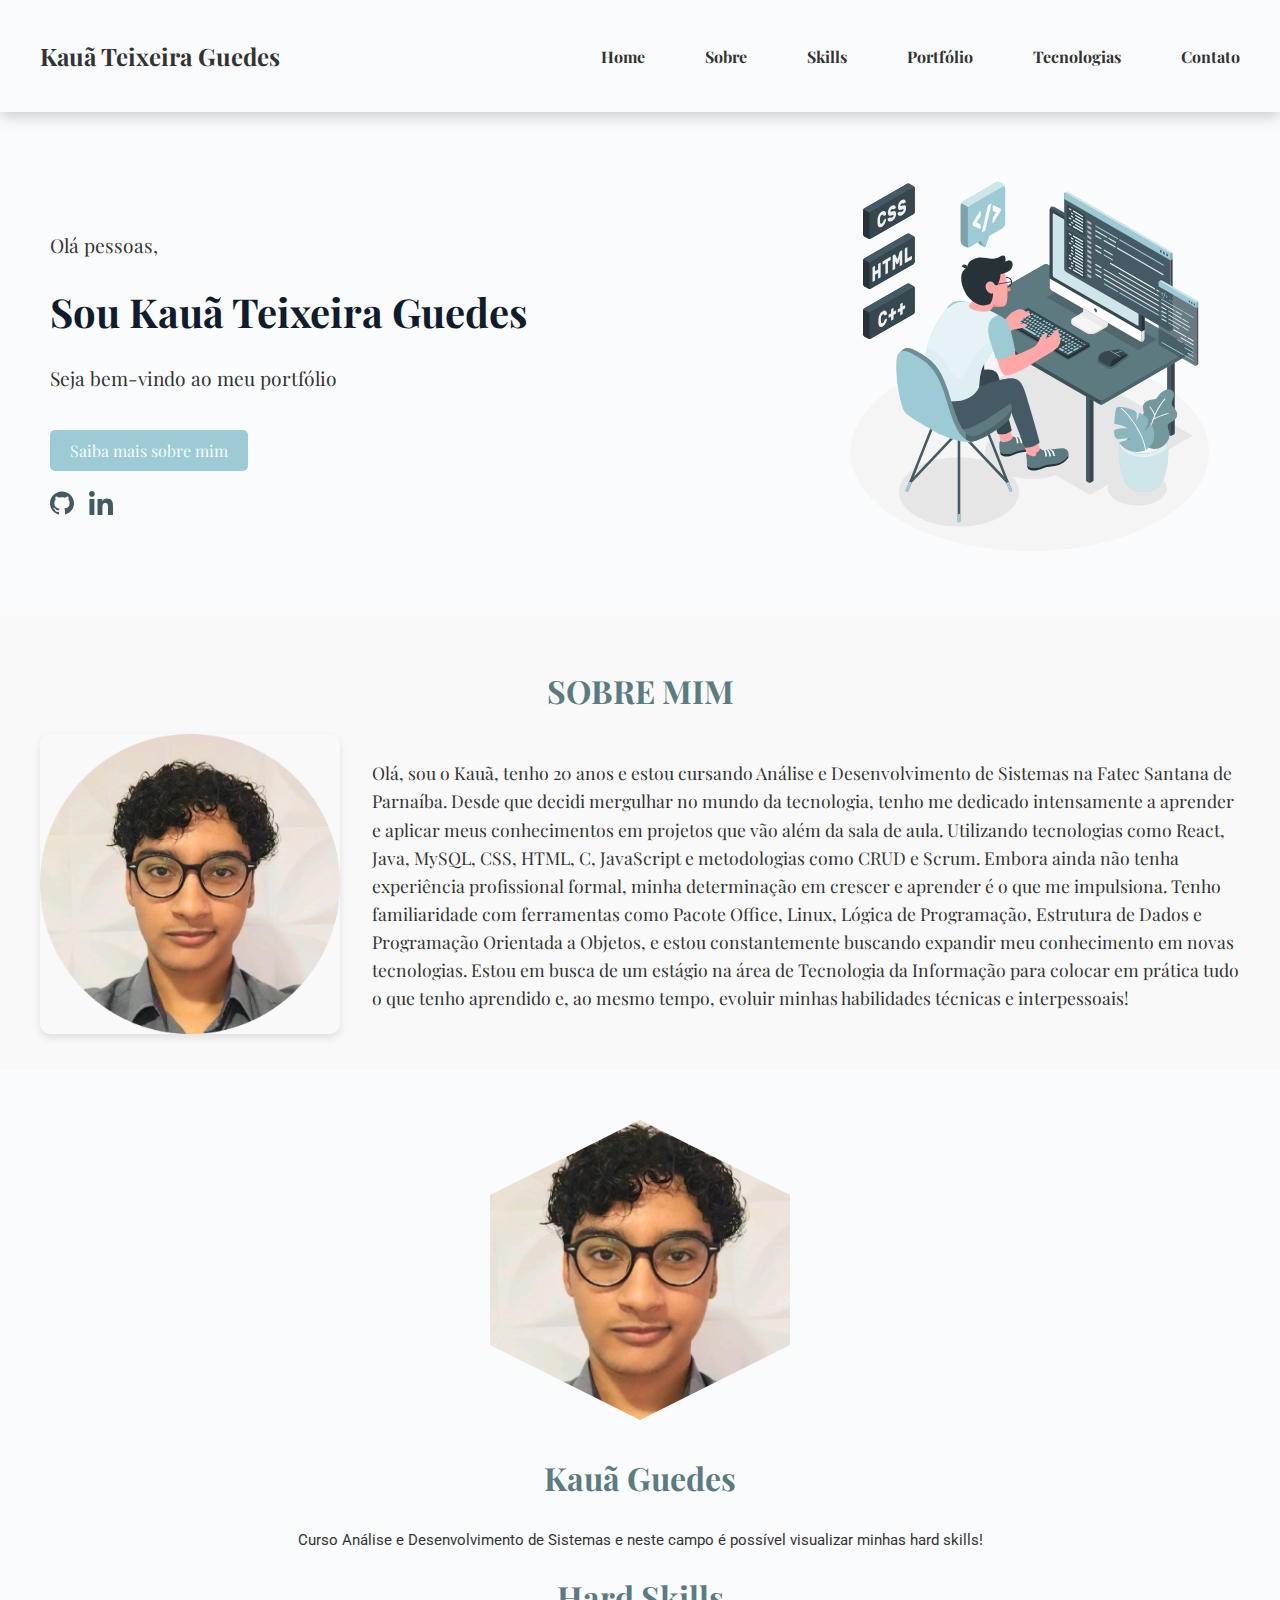
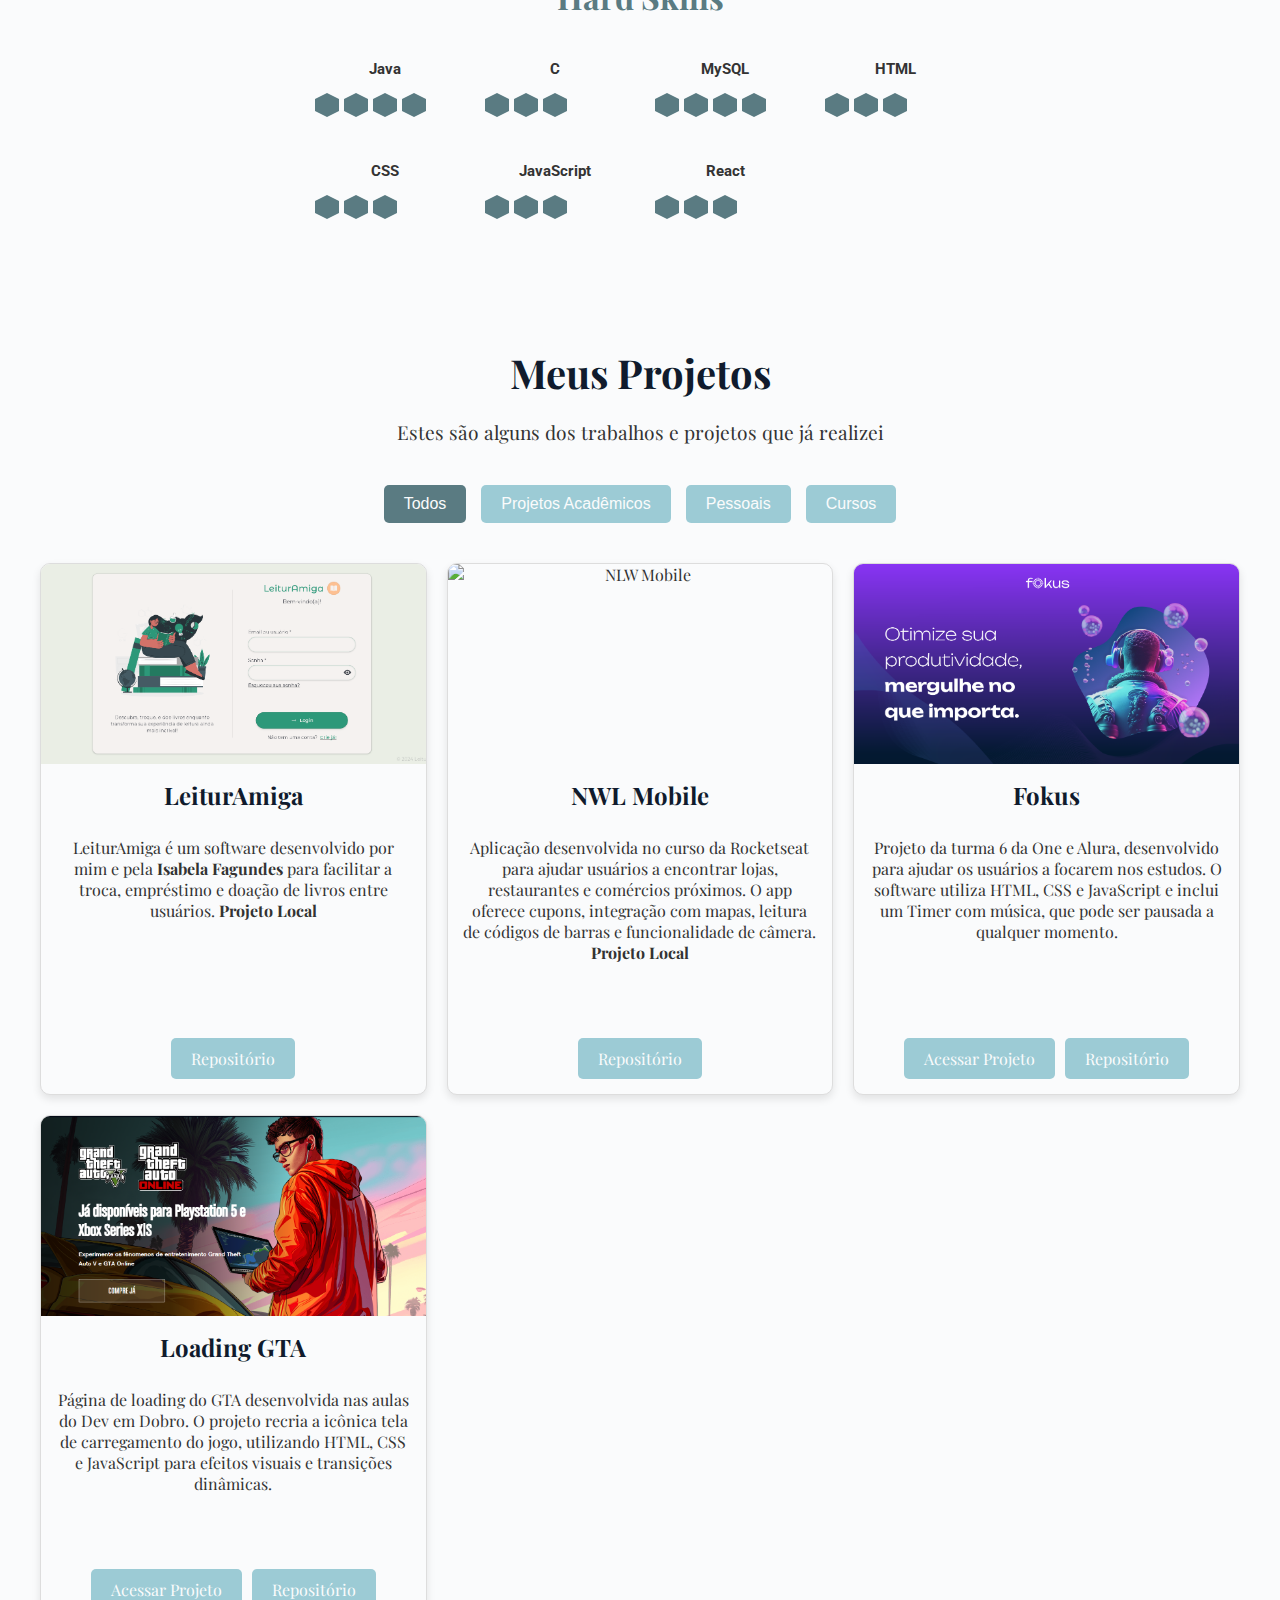
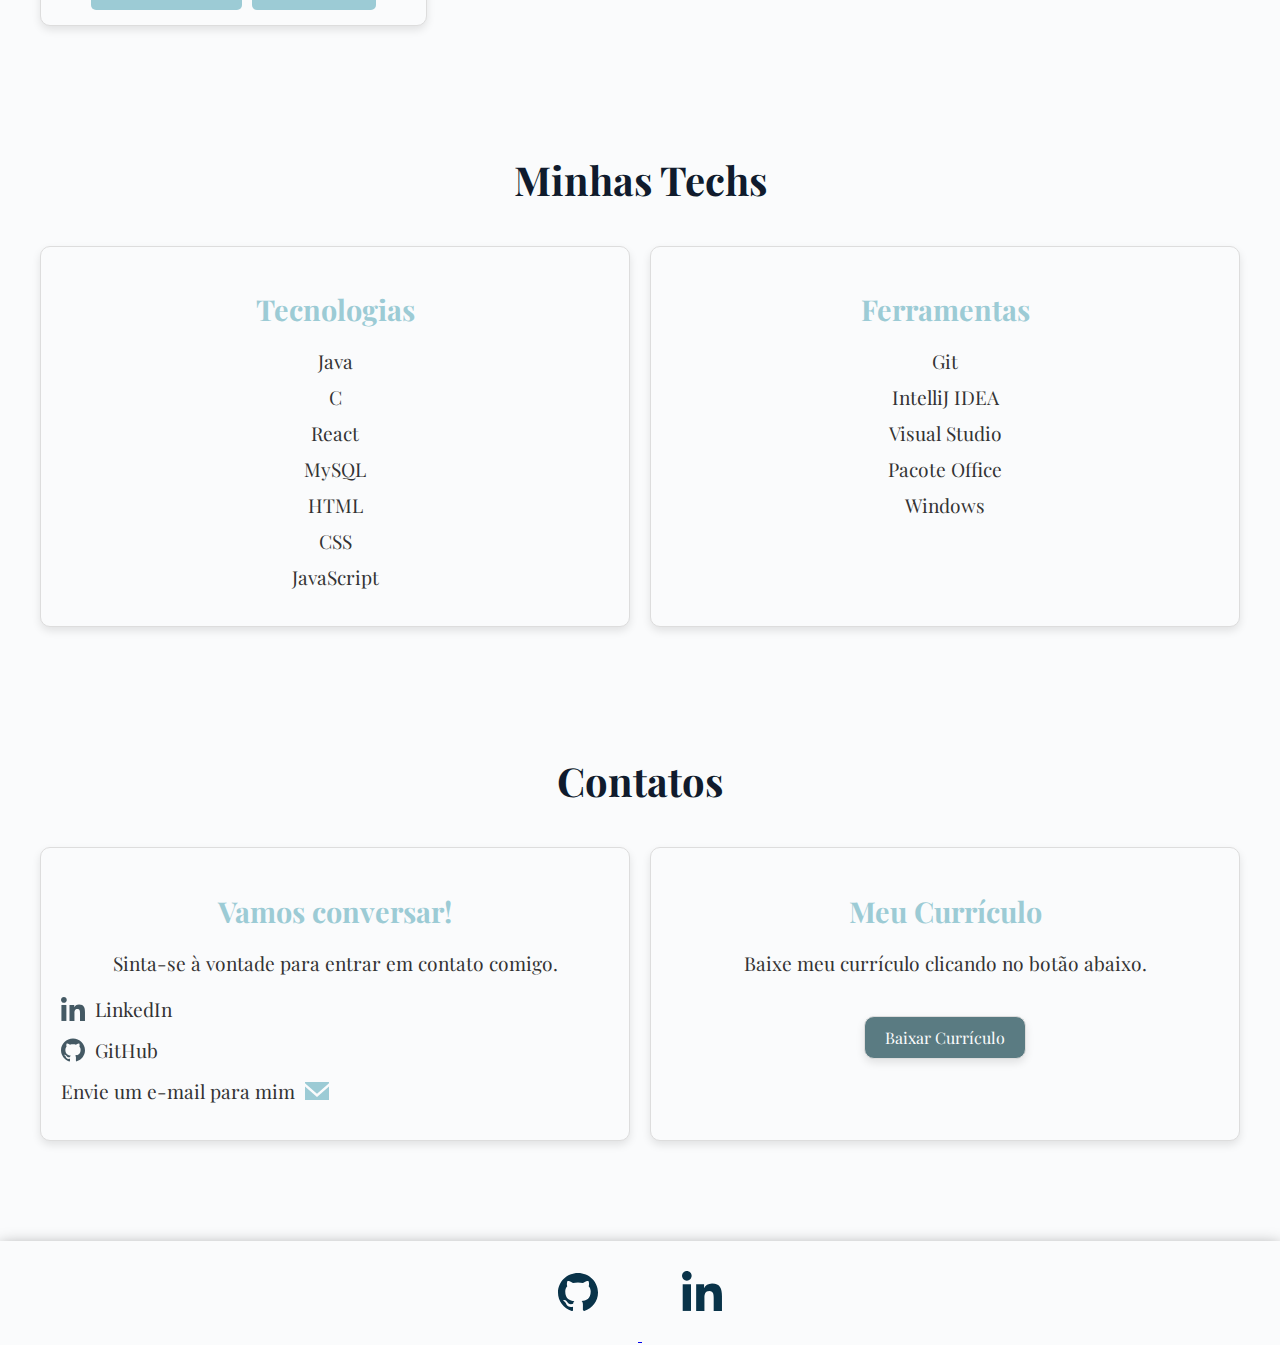
==== commit 1ff31586: "updating the code" ====
--- a/index.html
+++ b/index.html
@@ -167,7 +167,7 @@
     </div>
     <div class="projects-container">
         <div class="project-card" data-category="Projetos Acadêmicos">
-            <img src="src/imagens/leituramiga_login.png" alt="LeiturAmiga">
+            <img src="src/imagens/leituramigalogin.png" alt="LeiturAmiga">
             <h3>LeiturAmiga</h3>
             <p>LeiturAmiga é um software desenvolvido por mim e pela <strong>Isabela Fagundes</strong>
                 para facilitar a troca, empréstimo e doação de livros entre usuários. <strong>Projeto Local</strong></p>
@@ -176,7 +176,7 @@
             </div>
         </div>
         <div class="project-card" data-category="Cursos">
-            <img src="src/imagens/nlw_mobile.png" alt="NLW Mobile">
+            <img src="src/imagens/nlwmobile.png" alt="NLW Mobile">
             <h3>NWL Mobile</h3>
             <p>Aplicação desenvolvida no curso da Rocketseat para ajudar usuários a encontrar lojas, restaurantes e comércios próximos. O app oferece cupons, integração com mapas, leitura de códigos de barras e funcionalidade de câmera. <strong>Projeto Local</strong></p>
             <div class="project-buttons">
@@ -195,7 +195,7 @@
             </div>
         </div>
         <div class="project-card" data-category="Pessoais">
-            <img src="src/imagens/loading_gta.png" alt="Página Inicial - GTA">
+            <img src="src/imagens/loadinggta.png" alt="Página Inicial - GTA">
             <h3>Loading GTA</h3>
             <p>Página de loading do GTA desenvolvida nas aulas do Dev em Dobro. O projeto recria a icônica tela de
                 carregamento do jogo, utilizando HTML, CSS e JavaScript para efeitos visuais e transições dinâmicas.</p>
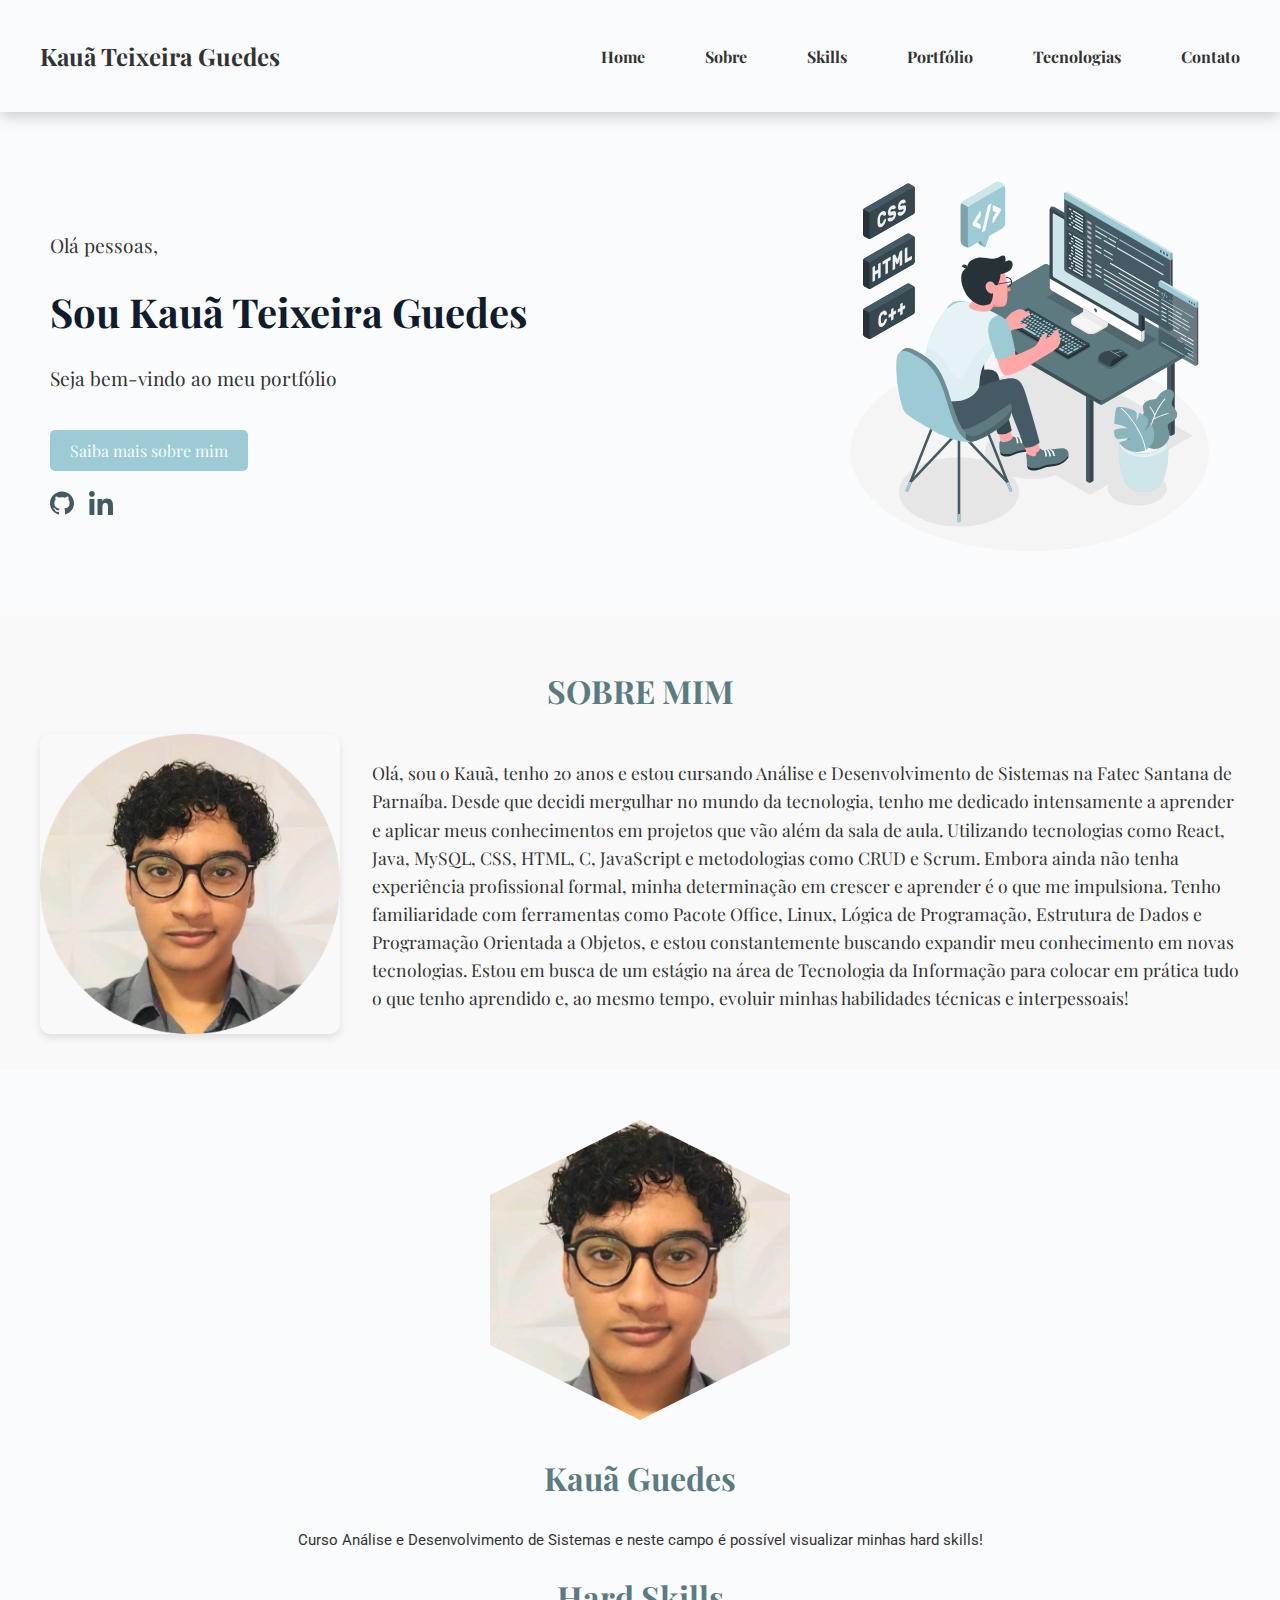
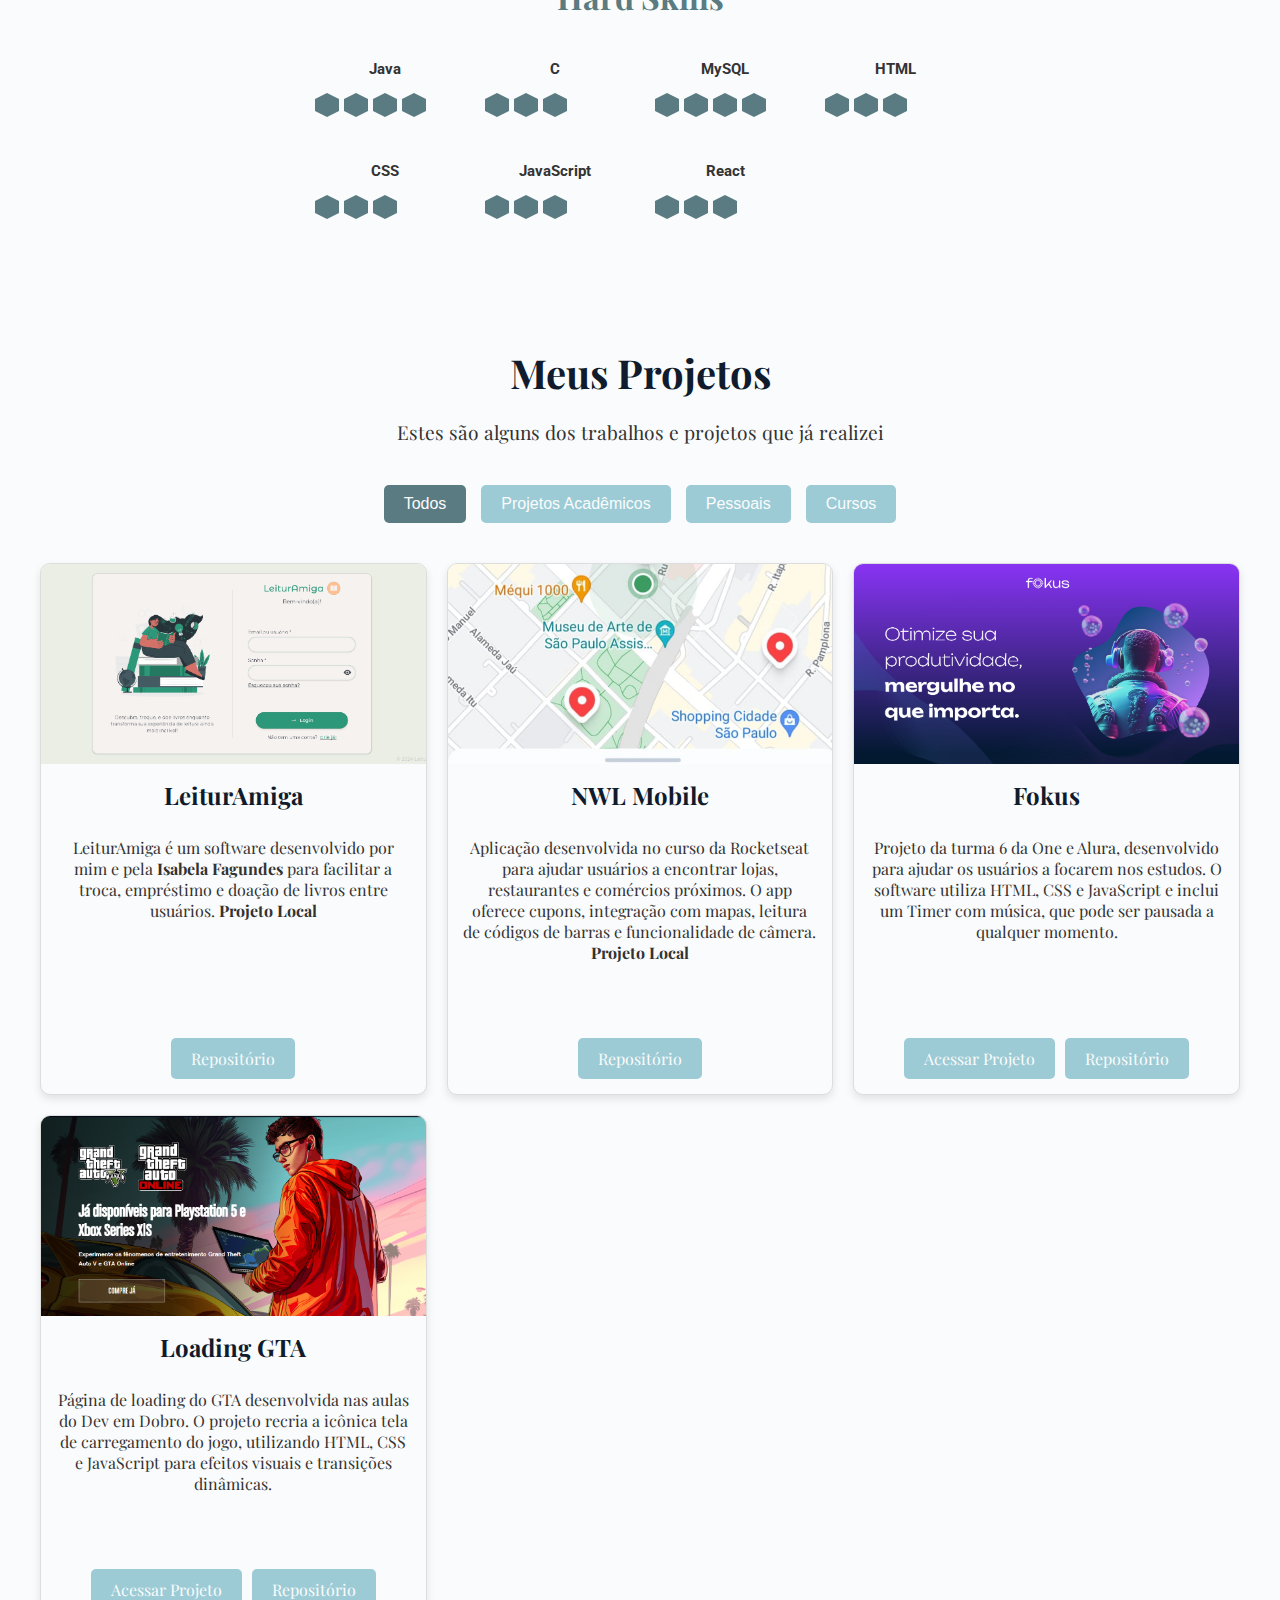
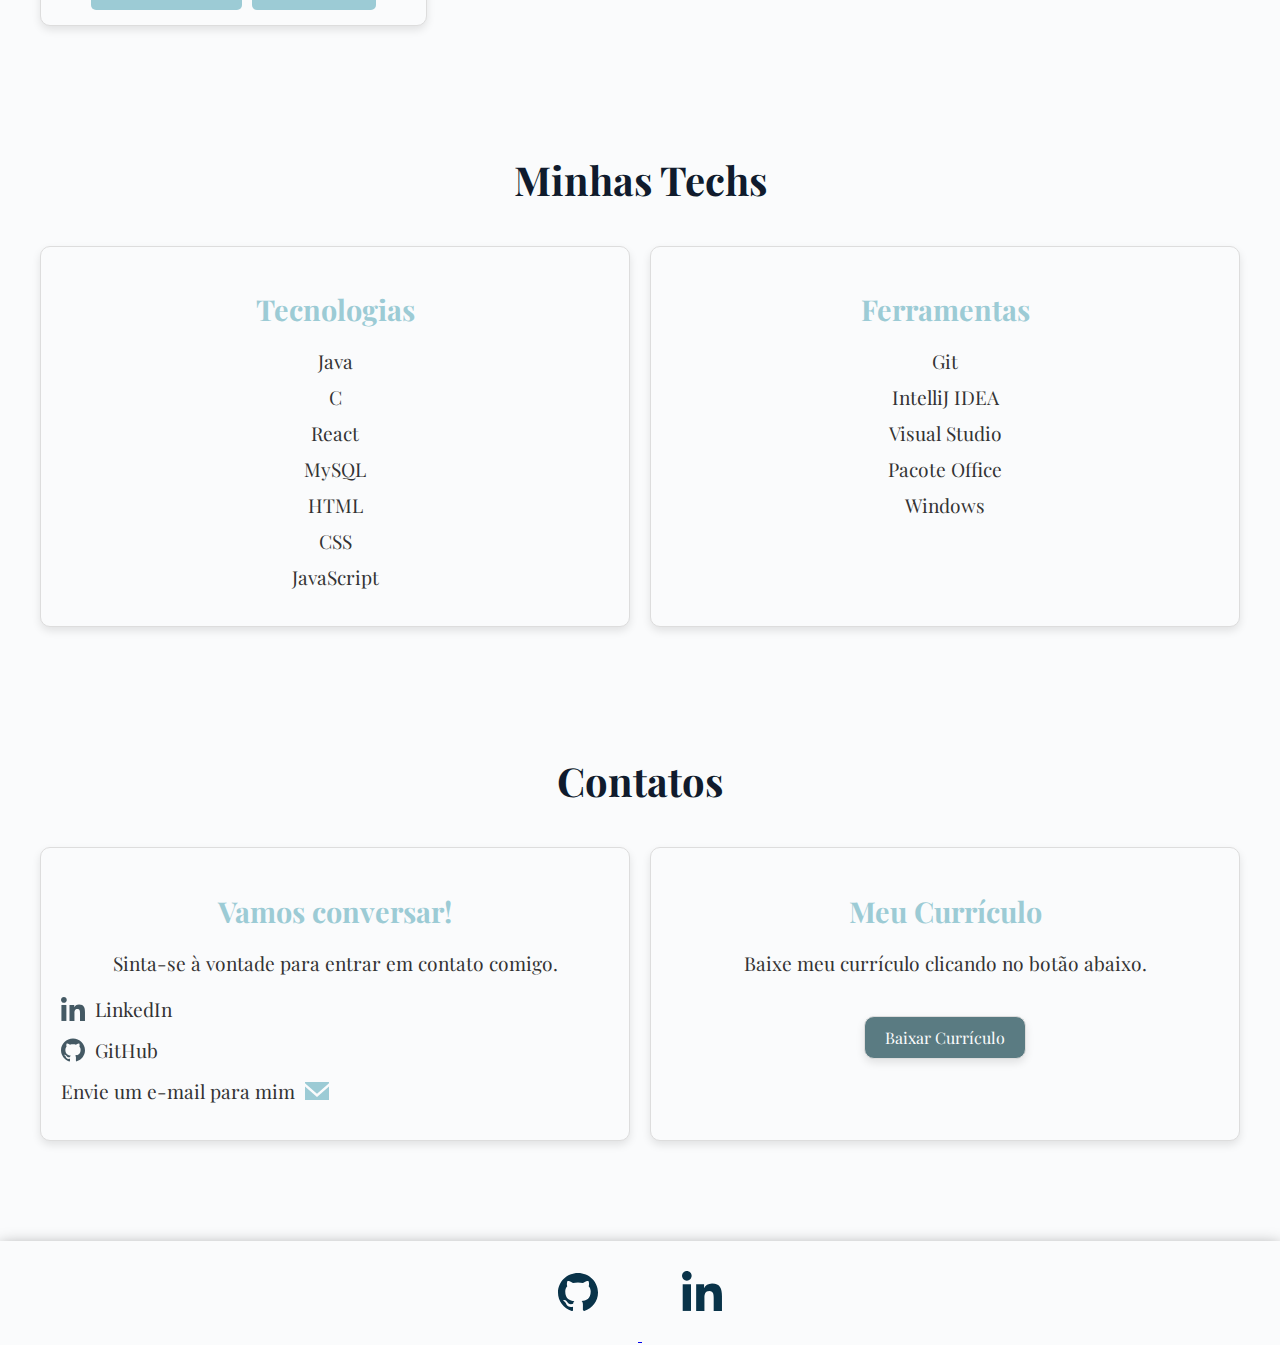
==== commit 6b0c8b39: "updating the code" ====
--- a/index.html
+++ b/index.html
@@ -4,6 +4,8 @@
     <meta charset="UTF-8">
     <meta name="viewport" content="width=device-width, initial-scale=1.0">
     <title>Portfólio - Kauã Teixeira Guedes</title>
+    <link rel="icon" href="./src/imagens/icon_site.png" type="icon_site">
+    <link rel="shortcut icon" href="./src/imagens/icon_site.png" type="icon_site">
     <link rel="stylesheet" href="./src/css/style.css">
     <link rel="stylesheet" href="./src/css/skills.css">
     <link rel="stylesheet" href="./src/css/on.css">
